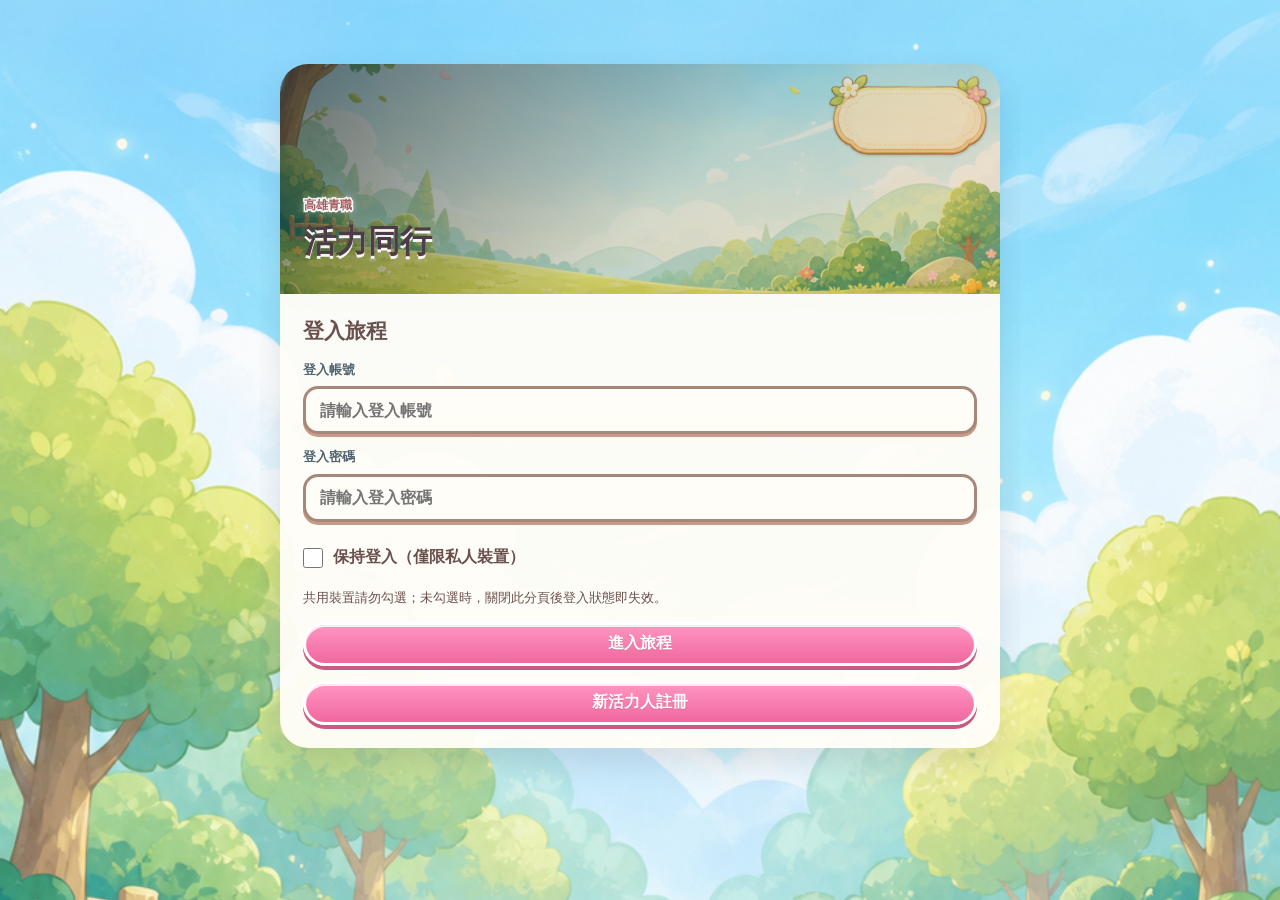
==== html/index.html @ f4054c91 "Open handbook from loaded dashboard data" ====
<!DOCTYPE html>
<html lang="zh-Hant">
<head>
<meta charset="UTF-8">
  <meta name="viewport" content="width=device-width, initial-scale=1, viewport-fit=cover">
  <link rel="icon" type="image/png" href="../UI/app-icon.png?v=20260813-stableasset1">
  <link rel="apple-touch-icon" href="../UI/app-icon.png?v=20260813-stableasset1">
  <link rel="manifest" href="manifest.webmanifest?v=20260813-stableasset1">
<meta name="apple-mobile-web-app-capable" content="yes">
  <meta name="mobile-web-app-capable" content="yes">
  <meta name="apple-mobile-web-app-status-bar-style" content="default">
  <meta name="apple-mobile-web-app-title" content="高雄青職｜活力同行">
  <meta name="application-name" content="高雄青職｜活力同行">
  <meta name="theme-color" content="#8fd3ff">
  <title>高雄青職｜活力同行</title>
  <link rel="stylesheet" href="style.css?v=20260909-migration-rc1">
  <link rel="stylesheet" href="login-webp-perf.css?v=20260909-migration-rc1">
</head>
<body>
  <div class="app-shell">
    <main class="main-panel">

      <!-- 登入 -->
      <section id="authView" class="auth-view">
        <div class="auth-hero">
          <div class="auth-hero-copy">
            <span class="eyebrow">高雄青職</span>
            <h1>活力同行</h1>
          </div>
        </div>

        <section class="auth-card">
          <h2>登入旅程</h2>

          <form id="loginForm" class="form-stack" autocomplete="off">
            <label class="field-label">
              登入帳號
              <input
                id="loginName"
                name="login-account-input"
                type="text"
                autocomplete="off"
                autocapitalize="none"
                spellcheck="false"
                readonly
                placeholder="請輸入登入帳號"
              >
            </label>

            <label class="field-label">
              登入密碼
              <input
                id="loginPassword"
                name="login-password-input"
                type="password"
                autocomplete="new-password"
                readonly
                placeholder="請輸入登入密碼"
              >
            </label>

            <label class="login-persistence-option">
              <input id="keepLoginCheckbox" type="checkbox">
              <span>保持登入（僅限私人裝置）</span>
            </label>
            <p class="login-device-note">共用裝置請勿勾選；未勾選時，關閉此分頁後登入狀態即失效。</p>

            <button class="primary-btn" type="submit">進入旅程</button>
          </form>

          <button id="openRegisterBtn" class="ghost-btn" type="button">
            新活力人註冊
          </button>

          <div id="authMessage" class="message-box hidden"></div>
        </section>
      </section>

      <!-- 首頁 -->
      <section id="homeView" class="view-screen hidden">
        <header class="app-topbar">
          <button id="homeAvatarBtn" class="top-avatar-btn" type="button" aria-label="開啟訊息中心">
            <img id="homeAvatarImg" class="top-avatar-img hidden" alt="活力人頭像">
            <span id="homeAvatarPlaceholder">?</span>
            <span id="homeMessageBadge" class="home-message-badge" aria-label="開啟訊息中心">
              <svg viewBox="0 0 24 24" aria-hidden="true">
                <circle cx="12" cy="12" r="10"></circle>
                <path d="M12 6.5v7"></path>
                <circle cx="12" cy="17.5" r="1"></circle>
              </svg>
            </span>
          </button>

          <div class="topbar-player">
            <strong id="homePlayerName">活力人</strong>
            <span id="homeGroupName"></span>
          </div>

          <div class="topbar-tools">
            <button id="refreshHomeBtn" class="top-tool-btn" type="button" aria-label="更新">
              <span>↻</span>
              <small>更新</small>
            </button>
            <button id="logoutBtn" class="top-tool-btn" type="button" aria-label="登出">
              <span>⇥</span>
              <small>登出</small>
            </button>
          </div>
        </header>

        <section class="home-hero-card">
          <div>
            <span class="hero-kicker">高雄青職</span>
            <h1>活力同行</h1>
            <p id="heroGreetingText"></p>
          </div>

          <div id="homeHeroAnnouncements" class="hero-announcements">
            <div class="hero-announcement-item">尚無公告</div>
          </div>

          <div class="hero-score-grid" aria-label="活力組積分">
            <section class="hero-score-card hero-contribution">
              <span>貢獻</span>
              <strong id="homeContributionText">0</strong>
              <small>點</small>
              <em id="homeContributionSyncText" class="score-sync-badge" hidden></em>
            </section>

            <section class="hero-score-card hero-group-score">
              <span>小組</span>
              <strong id="homeGroupScoreText">0</strong>
              <small>點</small>
              <em id="homeGroupSyncText" class="score-sync-badge" hidden></em>
            </section>
          </div>

        </section>

        <section class="home-player-panel">
          <div class="player-stat-card">
            <span>連續完成<br>今日任務</span>
            <strong id="homeStreakText">0 天</strong>
          </div>
          <div class="player-stat-card">
            <span>活力組<br>成員數</span>
            <strong id="homeMemberCountText">0</strong>
          </div>
          <button id="openChestCollectionBtn" class="player-stat-card treasure-stat-card" type="button" aria-label="開啟寶藏收藏">
            <span id="homeChestCountText" class="sr-only">已獲得 0 / 8</span>
            <span class="treasure-chest-hero" aria-hidden="true"></span>
          </button>
        </section>

        <section class="journey-map-card">
          <div class="journey-map-head">
            <div>
              <span class="section-kicker"></span>
              <h2 id="homeJourneyChapterText">信心</h2>
            </div>

            <button id="openGroupJourneyBtn" class="journey-more-btn" type="button">
              查看各組
            </button>
          </div>

          <div id="homeJourneyNodes" class="journey-node-track" aria-label="生命成長旅程">
            <button class="journey-node active" type="button" data-journey-node="faith">
              <span>1</span>
              <strong>信心</strong>
            </button>

            <button class="journey-node" type="button" data-journey-node="virtue">
              <span>2</span>
              <strong>美德</strong>
            </button>

            <button class="journey-node" type="button" data-journey-node="knowledge">
              <span>3</span>
              <strong>知識</strong>
            </button>

            <button class="journey-node" type="button" data-journey-node="selfControl">
              <span>4</span>
              <strong>節制</strong>
            </button>

            <button class="journey-node" type="button" data-journey-node="endurance">
              <span>5</span>
              <strong>忍耐</strong>
            </button>

            <button class="journey-node" type="button" data-journey-node="godliness">
              <span>6</span>
              <strong>敬虔</strong>
            </button>

            <button class="journey-node" type="button" data-journey-node="brotherlyAffection">
              <span>7</span>
              <strong>弟兄相愛</strong>
            </button>

            <button class="journey-node" type="button" data-journey-node="love">
              <span>8</span>
              <strong>愛</strong>
            </button>
          </div>

          <div class="journey-foot">
            <span id="homeJourneyNextText">距離美德篇章還有 20,000 點</span>
            <span id="homeJourneyProgressText">0%</span>
          </div>
        </section>

        <section class="home-section group-social-section hidden">
          <p id="homeCampMeta"></p>
          <div id="homeGroupPosts" class="camp-feed"></div>
          <div id="homeSocialMessage" class="result-box hidden"></div>
        </section>

        <section class="home-section task-section">
          <div class="section-heading">
            <div>
              <span class="section-kicker"></span>
              <h2>今日任務</h2>
            </div>
          </div>

          <div class="daily-quest-grid">
            <section class="quest-task-group group-task-group">
              <span class="quest-group-label">小組任務</span>

              <button id="homeMorningBtn" class="quest-card" type="button" data-practice="morning">
                <span class="quest-icon">晨</span>
                <strong>任務</strong>
                <small>—</small>
                <em id="homeMorningStatus">未完成</em>
              </button>
            </section>

            <section class="quest-task-group personal-task-group">
              <span class="quest-group-label">個人任務</span>

              <div class="personal-task-card-row">
                <button id="homeBibleBtn" class="quest-card" type="button" data-practice="bible">
                  <span class="quest-icon">讀</span>
                  <strong>任務</strong>
                  <small>—</small>
                  <em id="homeBibleStatus">未完成</em>
                </button>

                <button id="homePrayerPracticeBtn" class="quest-card" type="button" data-practice="prayer">
                  <span class="quest-icon">禱</span>
                  <strong>任務</strong>
                  <small>—</small>
                  <em id="homePrayerPracticeStatus">未完成</em>
                </button>

                <button id="homeBookBtn" class="quest-card" type="button" data-practice="book">
                  <span class="quest-icon">書</span>
                  <strong>任務</strong>
                  <small>—</small>
                  <em id="homeBookStatus">未完成</em>
                </button>
              </div>
            </section>
          </div>
        </section>

        <section class="home-section task-section weekly-task-section" id="homeWeeklyTaskSection">
          <div class="section-heading">
            <div>
              <span class="section-kicker"></span>
              <div class="weekly-task-title-row">
                <h2>本週任務</h2>
                <p id="homeWeeklyDateText">日期：讀取中...</p>
              </div>
            </div>
          </div>

          <div class="daily-quest-grid">
            <section class="quest-task-group group-task-group">
              <span class="quest-group-label">小組任務</span>

              <button id="homeOutreachVisitBtn" class="quest-card" type="button" data-weekly-task="outreachVisit">
                <span class="quest-icon">訪</span>
                <strong>任務</strong>
                <small>—</small>
                <em id="homeOutreachVisitStatus">未完成</em>
              </button>
            </section>

            <section class="quest-task-group personal-task-group">
              <span class="quest-group-label">個人任務</span>

              <div class="personal-task-card-row">
                <button id="homeWeeklySmallGroupBtn" class="quest-card" type="button" data-weekly-task="smallGroup">
                  <span class="quest-icon">小</span>
                  <strong>任務</strong>
                  <small>—</small>
                  <em id="homeWeeklySmallGroupStatus">未完成</em>
                </button>

                <button id="homeWeeklyPrayerMeetingBtn" class="quest-card" type="button" data-weekly-task="prayerMeeting">
                  <span class="quest-icon">禱</span>
                  <strong>任務</strong>
                  <small>—</small>
                  <em id="homeWeeklyPrayerMeetingStatus">未完成</em>
                </button>

                <button id="homeWeeklyLordDayBtn" class="quest-card" type="button" data-weekly-task="lordDayMeeting">
                  <span class="quest-icon">主</span>
                  <strong>任務</strong>
                  <small>—</small>
                  <em id="homeWeeklyLordDayStatus">未完成</em>
                </button>
              </div>
            </section>
          </div>
        </section>

        <section class="home-section gateway-section">
          <div class="section-heading">
            <div>
              <span class="section-kicker">旅程入口</span>
              <h2>今天的同行</h2>
              <p>個人足跡與同行紀錄。</p>
            </div>
          </div>

          <div class="gateway-grid">

            <button id="goMyBtn" class="gateway-card journey-gateway" type="button">
              <img src="data:image/svg+xml;charset=UTF-8,%3Csvg xmlns='http://www.w3.org/2000/svg' width='80' height='80'%3E%3C/svg%3E" data-managed-url="../UI/icon-growth.png" data-image-key="iconGrowth" alt="">
              <strong>我的足跡</strong>
              <span>貢獻與紀錄</span>
            </button>
          </div>
        </section>

        <div id="homeMessage" class="result-box hidden"></div>
      </section>
      <!-- 我的 -->
      <section id="myView" class="view-screen hidden">
        <header class="sub-header">
          <button class="back-view-btn" data-view="home" type="button">‹</button>

          <div>
            <h1>同行手冊</h1>
          </div>

          <button id="myRefreshBtn" class="header-action-btn" type="button">更新</button>
        </header>

        <section class="my-profile-card">
          <button id="myAvatarBtn" class="my-avatar-button" type="button">
            <img id="myAvatarImg" class="my-avatar-img hidden" alt="活力人頭像">
            <span id="myAvatarPlaceholder">?</span>
          </button>

          <div>
            <h2 id="myPlayerName">活力人</h2>
            <p id="myGroupName">未加入活力組</p>
            <button id="openAvatarBtn" class="mini-outline-btn" type="button">更換頭像</button>
          </div>
        </section>

        <section class="my-menu-list" aria-label="我的功能選單">
          <div class="my-menu-grid">
            <button id="openGrowthModalBtn" class="my-grid-btn" type="button">
              <span>同行<br>貢獻</span>
            </button>

            <button id="openVitalGroupsBtn" class="my-grid-btn" type="button">
              <span>活力組<br>管理</span>
            </button>

            <button id="openGroupPostModalBtn" class="my-grid-btn" type="button">
              <span>小組<br>公告</span>
            </button>

            <button id="openPracticeHistoryBtn" class="my-grid-btn" type="button">
              <span>操練<br>紀錄</span>
            </button>

            <button id="openAccountSettingsBtn" class="my-grid-btn" type="button">
              <span>帳號<br>設定</span>
            </button>

            <button id="openLogoutConfirmBtn" class="my-grid-btn" type="button">
              <span>登出</span>
            </button>
          </div>
        </section>

        <div id="myMessage" class="result-box hidden"></div>
      </section>
    </main>

    <nav id="bottomNav" class="bottom-nav hidden">
      <button id="navHomeBtn" type="button"><span>⌂</span>首頁</button>
      <button id="navMyBtn" type="button"><span>◎</span>我的</button>
    </nav>
  </div>

  <!-- 註冊 -->
  <div id="registerModal" class="modal-layer hidden" role="dialog" aria-modal="true">
    <div class="modal-card large-modal-card">
      <div class="modal-header">
        <button class="modal-close-btn" data-close-modal="registerModal" type="button">‹</button>
        <h2>新活力人註冊</h2>
        <span></span>
      </div>

      <form id="registerForm" class="form-stack">
        <label class="field-label">
          照顧區
          <select id="registerCareDistrict" required disabled>
            <option value="">讀取照顧區中...</option>
          </select>
        </label>

        <label class="field-label">
          大區
          <select id="registerCareArea" required disabled>
            <option value="">請先選擇照顧區</option>
          </select>
        </label>

        <label class="field-label">
          帳號
          <input id="registerLoginName" type="text" autocomplete="username" inputmode="latin" placeholder="3 至 32 碼英文字母或數字，不可重複" required>
        </label>

        <label class="field-label">
          密碼
          <input id="registerPassword" type="password" autocomplete="new-password" minlength="8" maxlength="64" placeholder="請設定 8 至 64 碼登入密碼" required>
        </label>

        <label class="field-label">
          確認密碼
          <input id="registerPasswordConfirm" type="password" autocomplete="new-password" minlength="8" maxlength="64" placeholder="請再次輸入登入密碼" required>
        </label>

        <label class="field-label">
          真實姓名
          <input id="registerName" type="text" autocomplete="name" placeholder="請填寫真實姓名" required>
        </label>

        <label class="field-label">
          出生年份（西元）
          <input id="registerBirthYear" type="number" inputmode="numeric" min="1900" step="1" placeholder="例如：1991" required>
        </label>

        <label class="field-label">
          頭像
          <select id="registerAvatarGender">
            <option value="male">弟兄</option>
            <option value="female">姊妹</option>
          </select>
        </label>

        <section class="avatar-picker-card">
          <img id="registerAvatarPreview" class="avatar-preview-img" alt="頭像預覽">

          <div>
            <strong id="registerAvatarInfo">尚未選擇</strong>
            <div class="avatar-step-row">
              <button id="registerPrevAvatarBtn" class="mini-outline-btn" type="button">上一個</button>
              <button id="registerRandomAvatarBtn" class="mini-outline-btn" type="button">隨機</button>
              <button id="registerNextAvatarBtn" class="mini-outline-btn" type="button">下一個</button>
            </div>
          </div>
        </section>

        <button class="primary-btn" type="submit">完成註冊</button>
      </form>

      <div id="registerMessage" class="result-box hidden"></div>
    </div>
  </div>

  <!-- 訊息中心 -->
  <div id="messageCenterModal" class="modal-layer hidden" role="dialog" aria-modal="true" aria-labelledby="messageCenterTitle">
    <div class="modal-card wide-modal-card message-center-card">
      <div class="modal-header">
        <button id="refreshMessageCenterBtn" class="mini-outline-btn" type="button">更新</button>
        <h2 id="messageCenterTitle">訊息中心</h2>
        <button class="modal-close-btn" data-close-modal="messageCenterModal" type="button" aria-label="關閉訊息中心">×</button>
      </div>

      <div class="message-center-tabs" role="tablist" aria-label="訊息類型">
        <button class="message-center-tab active" data-message-center-tab="ANNOUNCEMENT" type="button">系統公告</button>
        <button class="message-center-tab" data-message-center-tab="SPECIAL_TASK" type="button">特殊任務</button>
        <button class="message-center-tab" data-message-center-tab="REWARD_NOTIFICATION" type="button">任務獎勵</button>
      </div>

      <div id="messageCenterStatusMessage" class="result-box hidden"></div>
      <div id="messageCenterEmpty" class="empty-card hidden">目前沒有訊息</div>

      <div id="messageCenterLayout" class="message-center-layout">
        <label id="messageCenterSelectorRow" class="message-center-selector hidden">
          <span>選擇訊息</span>
          <select id="messageCenterSelector"></select>
        </label>

        <article id="messageCenterDetail" class="message-center-detail">
          <header class="message-center-detail-heading">
            <div class="message-center-detail-identity">
              <div id="messageCenterDetailIcon" class="message-center-detail-icon" aria-hidden="true"></div>
              <h3 id="messageCenterDetailTitle"></h3>
            </div>
            <span id="messageCenterDetailType" class="message-center-type-label"></span>
          </header>

          <div class="message-center-detail-copy">
            <section id="messageCenterRewardBox" class="message-center-reward-box hidden">
              <strong>獎勵內容</strong>
              <span id="messageCenterRewardText"></span>
            </section>
            <p id="messageCenterDetailContent" class="message-center-content"></p>
            <label id="messageCenterSuppressRow" class="message-center-suppress hidden">
              <input id="messageCenterSuppressToday" type="checkbox">
              <span>今日不再自動顯示</span>
            </label>
          </div>
        </article>
      </div>

    </div>
  </div>

  <div id="avatarModal" class="modal-layer hidden" role="dialog" aria-modal="true">
    <div class="modal-card">
      <div class="modal-header">
        <button class="modal-close-btn" data-close-modal="avatarModal" type="button">‹</button>
        <h2>更換頭像</h2>
        <span></span>
      </div>

      <label class="field-label">
        頭像類型
        <select id="avatarGenderSelect">
          <option value="male">弟兄</option>
          <option value="female">姊妹</option>
        </select>
      </label>

      <section class="avatar-picker-card">
        <img id="avatarModalPreview" class="avatar-preview-img" alt="頭像預覽">

        <div>
          <strong id="avatarModalInfo">尚未選擇</strong>
          <div class="avatar-step-row">
            <button id="avatarPrevBtn" class="mini-outline-btn" type="button">上一個</button>
            <button id="avatarRandomBtn" class="mini-outline-btn" type="button">隨機</button>
            <button id="avatarNextBtn" class="mini-outline-btn" type="button">下一個</button>
          </div>
        </div>
      </section>

      <button id="avatarSaveBtn" class="primary-btn" type="button">儲存頭像</button>
      <div id="avatarModalMessage" class="result-box hidden"></div>
    </div>
  </div>

  <div id="groupPostModal" class="modal-layer hidden" role="dialog" aria-modal="true">
    <div class="modal-card">
      <div class="modal-header">
        <button class="modal-close-btn" data-close-modal="groupPostModal" type="button">‹</button>
        <h2>小組公告</h2>
        <span></span>
      </div>

      <form id="homeGroupPostForm" class="form-stack">
        <label class="field-label">
          公告內容（15 個中文字以內）
          <input id="homeGroupPostInput" type="text" maxlength="15" placeholder="最多 15 個字">
        </label>
        <button id="homeGroupPostSubmitBtn" class="primary-btn" type="submit">發布公告</button>
        <button id="cancelGroupPostEditBtn" class="secondary-btn hidden" type="button">取消編輯</button>
      </form>

      <section class="management-section">
        <h4>我的小組公告</h4>
        <div id="myGroupPostList" class="modal-list">
          <div class="empty-card">尚未發布小組公告；每位組員最多 1 則。</div>
        </div>
      </section>

      <div id="groupPostMessage" class="result-box hidden"></div>
    </div>
  </div>

  <!-- 帳號設定 -->
  <div id="accountSettingsModal" class="modal-layer hidden" role="dialog" aria-modal="true">
    <div class="modal-card">
      <div class="modal-header">
        <button class="modal-close-btn" data-close-modal="accountSettingsModal" type="button">‹</button>
        <h2>帳號設定</h2>
        <span></span>
      </div>

      <form id="accountProfileForm" class="form-stack">
        <label class="field-label">
          顯示名稱
          <input id="accountDisplayName" type="text" maxlength="20" placeholder="請輸入顯示名稱">
        </label>
        <button class="primary-btn" type="submit">儲存顯示名稱</button>
      </form>

      <form id="changePasswordForm" class="form-stack management-section">
        <h4>修改登入密碼</h4>
        <label class="field-label">
          目前登入密碼
          <input id="currentPasswordCode" type="password" autocomplete="current-password">
        </label>
        <label class="field-label">
          新登入密碼
          <input id="newPasswordCode" type="password" minlength="8" maxlength="64" autocomplete="new-password" placeholder="8 至 64 碼">
        </label>
        <label class="field-label">
          確認新登入密碼
          <input id="confirmNewPasswordCode" type="password" minlength="8" maxlength="64" autocomplete="new-password">
        </label>
        <button class="ghost-btn" type="submit">更新登入密碼</button>
      </form>

      <div id="accountSettingsMessage" class="result-box hidden"></div>
    </div>
  </div>

  <!-- 活力組管理 -->
  <div id="vitalGroupsModal" class="modal-layer hidden" role="dialog" aria-modal="true">
    <div class="modal-card wide-modal-card">
      <div class="modal-header">
        <button class="modal-close-btn" data-close-modal="vitalGroupsModal" type="button">‹</button>
        <h2>活力組管理</h2>
        <span></span>
      </div>

      <section class="confirm-info-card">
        <strong>活力組</strong>
        <p>一人只能加入一個活力組。</p>
      </section>

      <div id="vitalGroupsList" class="modal-list">
        <div class="empty-card">讀取活力組中...</div>
      </div>

      <form id="createVitalGroupForm" class="form-stack management-section">
        <h4>建立活力組</h4>
        <label class="field-label">
          活力組名稱
          <input id="createVitalGroupName" type="text" maxlength="10" placeholder="請輸入 2～10 字">
        </label>
        <button class="primary-btn" type="submit">建立活力組</button>
      </form>

      <form id="joinVitalGroupForm" class="form-stack management-section">
        <h4>用邀請碼加入</h4>
        <label class="field-label">
          邀請碼
          <input id="joinVitalGroupCode" type="text" maxlength="16" placeholder="請輸入邀請碼">
        </label>
        <button class="ghost-btn" type="submit">加入活力組</button>
      </form>

      <div id="vitalGroupsMessage" class="result-box hidden"></div>
    </div>
  </div>

  <!-- 操練確認 -->
  <div id="practiceModal" class="modal-layer hidden" role="dialog" aria-modal="true">
    <div class="modal-card">
      <div class="modal-header">
        <button class="modal-close-btn" data-close-modal="practiceModal" type="button">‹</button>
        <h2>完成今日任務</h2>
        <span></span>
      </div>

      <section class="confirm-info-card">
        <strong id="practiceModalHeading">小組晨興</strong>
        <p id="practiceModalDescription"></p>
        <span id="practiceModalReward" class="reward-chip"></span>
      </section>

      <button id="practiceSubmitBtn" class="primary-btn" type="button">確認完成</button>
      <div id="practiceModalMessage" class="result-box hidden"></div>
    </div>
  </div>

  <!-- 本週任務確認 -->
  <div id="weeklyTaskModal" class="modal-layer hidden" role="dialog" aria-modal="true">
    <div class="modal-card">
      <div class="modal-header">
        <button class="modal-close-btn" data-close-modal="weeklyTaskModal" type="button">‹</button>
        <h2>完成本週任務</h2>
        <span></span>
      </div>

      <section class="confirm-info-card">
        <strong id="weeklyTaskModalHeading">外出探訪</strong>
        <p id="weeklyTaskModalDescription"></p>
        <span id="weeklyTaskModalReward" class="reward-chip"></span>
      </section>

      <button id="weeklyTaskSubmitBtn" class="primary-btn" type="button">確認完成</button>
      <div id="weeklyTaskModalMessage" class="result-box hidden"></div>
    </div>
  </div>
  <!-- 確認 -->
  <div id="confirmModal" class="modal-layer hidden" role="dialog" aria-modal="true">
    <div class="modal-card confirm-modal-card">
      <div class="modal-header">
        <button class="modal-close-btn" data-close-modal="confirmModal" type="button">‹</button>
        <h2 id="confirmModalTitle">確認操作</h2>
        <span></span>
      </div>

      <section class="confirm-info-card">
        <strong id="confirmModalHeading">確定要繼續嗎？</strong>
        <p id="confirmModalDescription"></p>
      </section>

      <div class="modal-action-stack">
        <button id="confirmModalSubmitBtn" class="primary-btn" type="button">確認</button>
        <button class="ghost-btn modal-close-btn" data-close-modal="confirmModal" type="button">取消</button>
      </div>
    </div>
  </div>

  <!-- 通用資料 -->
  <div id="infoModal" class="modal-layer hidden" role="dialog" aria-modal="true">
    <div class="modal-card wide-modal-card">
      <div class="modal-header">
        <button class="modal-close-btn" data-close-modal="infoModal" type="button">‹</button>
        <h2 id="infoModalTitle">詳細資料</h2>
        <span></span>
      </div>

      <div id="infoModalContent" class="info-modal-content"></div>
    </div>
  </div>



  <!-- 寶箱內容浮動視窗 -->
  <div
    id="chestDetailModal"
    class="modal-layer chest-detail-modal-layer hidden"
    role="dialog"
    aria-modal="true"
    aria-labelledby="chestDetailModalTitle"
  >
    <div class="modal-card chest-detail-modal-card">
      <div class="modal-header">
        <button
          class="modal-close-btn"
          data-close-modal="chestDetailModal"
          type="button"
          aria-label="關閉寶箱內容"
        >‹</button>
        <h2 id="chestDetailModalTitle">寶箱內容</h2>
        <span></span>
      </div>

      <section class="chest-detail-content">
        <div id="chestDetailModalVisual" class="chest-detail-visual">
          <img id="chestDetailModalImage" src="" alt="">
        </div>

        <div class="chest-detail-copy">
          <span id="chestDetailModalStatus" class="chest-detail-status">待取得</span>
          <h3 id="chestDetailModalName">寶箱名稱</h3>
          <p id="chestDetailModalText">尚無寶箱內容。</p>
        </div>
      </section>

      <button
        id="chestClaimRewardBtn"
        class="primary-btn chest-detail-close-btn"
        type="button"
      >領取獎勵</button>
    </div>
  </div>

  <!-- Loading -->
  <div id="loadingOverlay" class="loading-overlay hidden">
    <div class="loading-card">
      <div class="spinner"></div>
      <span id="loadingText">處理中...</span>
    </div>
  </div>

  <script src="runtime-settings.js?v=20260910-handbook-instant1"></script>
  <script src="server-client.js?v=20260909-migration-rc1"></script>
  <script src="script.js?v=20260910-handbook-instant1"></script>
</body>
</html>
---- html/style.css ----
html{
  min-height:100%;
    max-width:100%;
    overflow-x:hidden;
    background:#ece8df;
}

body[data-theme="fresh"]{
  --brand:#4f9f8b;
    --brand-deep:#2f7564;
    --green:#78a96f;
    --green-deep:#3f7a55;
    --gold:#d9b45a;
    --blue:#6ba7bb;
    --teal:#287f88;
    --rose:#d47a86;
}

body[data-theme="night"]{
  --ink:#25313c;
    --ink-soft:#627281;
    --paper:#fbfbf4;
    --paper-2:#eef1e9;
    --brand:#6f8ec7;
    --brand-deep:#365c9a;
    --green:#68a77f;
    --green-deep:#2f745a;
    --gold:#d1a94a;
    --blue:#5679b8;
    --teal:#2b8c9b;
    --rose:#bd6d84;
}

button{
  font:inherit;
  cursor:pointer;
}

button:disabled{
  cursor:not-allowed;
    opacity:.55;
}

body .hidden{
  display:none;
}

.main-panel{
  width:100%;
    max-width:760px;
    margin:0 auto;
    padding:0 10px 24px;
    overflow-x:hidden;
}

.view-screen{
  padding:12px 0 24px;
    animation:view-in .24s ease both;
}

@keyframes view-in{
  from{
    opacity:0;
        transform:translateY(8px);
  }

  to{
    opacity:1;
        transform:none;
  }
}

.section-kicker{
  display:block;
    color:var(--brand-deep);
    font-size:12px;
    font-weight:800;
    letter-spacing:0;
}

.eyebrow{
  display:block;
    color:var(--brand-deep);
    font-size:12px;
    font-weight:800;
    letter-spacing:0;
}

.primary-btn:active{
  transform:scale(.985);
}

.ghost-btn:active{
  transform:scale(.985);
}

.large-outline-btn:active{
  transform:scale(.985);
}

.gateway-card:active{
  transform:scale(.985);
}

.quest-card:active{
  transform:scale(.985);
}

.practice-row:active{
  transform:scale(.985);
}

.result-box{
  border-radius:14px;
    padding:11px 12px;
    margin-top:12px;
    background:#fff5f0;
    border:1px solid rgba(181,86,59,.2);
    color:#93503c;
    font-size:13px;
    line-height:1.55;
    white-space:pre-wrap;
}

.message-box{
  border-radius:14px;
    padding:11px 12px;
    margin-top:12px;
    background:#fff5f0;
    border:1px solid rgba(181,86,59,.2);
    color:#93503c;
    font-size:13px;
    line-height:1.55;
    white-space:pre-wrap;
}

.mini-result{
  border-radius:14px;
    padding:11px 12px;
    margin-top:12px;
    background:#fff5f0;
    border:1px solid rgba(181,86,59,.2);
    color:#93503c;
    font-size:13px;
    line-height:1.55;
    white-space:pre-wrap;
}

.message-box.success{
  background:#eef8ef;
    border-color:rgba(79,135,95,.22);
    color:#487c53;
}

.result-box.success{
  background:#eef8ef;
    border-color:rgba(79,135,95,.22);
    color:#487c53;
}

.reward-chip{
  display:inline-block;
    padding:7px 10px;
    border-radius:999px;
    background:#fff1d7;
    color:#aa7133;
    font-size:12px;
    font-weight:800;
}

.info-chip{
  display:inline-flex;
    align-items:center;
    gap:4px;
    border-radius:999px;
    background:#edf3f0;
    color:#567063;
    padding:4px 8px;
    font-size:11px;
    font-weight:700;
}

.auth-view{
  min-height:calc(100vh - 88px);
    display:flex;
    flex-direction:column;
    justify-content:center;
    gap:0;
    padding:26px 0;
}

.auth-hero{
  min-height:230px;
    border-radius:28px 28px 0 0;
    background:linear-gradient(90deg,rgba(26,48,55,.13),rgba(26,48,55,.03)),
        var(--asset-hero-mobile) center / cover no-repeat;
    display:flex;
    align-items:flex-end;
    padding:24px;
    box-shadow:var(--shadow);
}

.auth-hero-copy{
  color:#4d3b46;
    text-shadow:0 3px 0 rgba(255,255,255,.92);
}

.auth-hero h1{
  font-size:32px;
    margin:6px 0;
}

.auth-hero p{
  margin:0;
    font-size:14px;
    line-height:1.7;
}

.auth-card{
  border-radius:0 0 28px 28px;
    padding:23px;
    background:rgba(255,253,247,.96);
    box-shadow:var(--shadow);
}

.auth-card h2{
  margin:0 0 16px;
    font-size:21px;
}

.field-label{
  display:grid;
    gap:8px;
    width:100%;
    margin:0;
    padding:0;
    color:#536571;
    font-size:13px;
    font-weight:800;
    line-height:1.32;
}

.session-choice-row{
  display:flex;
  align-items:flex-start;
  gap:9px;
  color:var(--muted);
  font-size:13px;
  line-height:1.45;
  cursor:pointer;
}

.session-choice-row input{
  width:18px;
  height:18px;
  margin:1px 0 0;
  flex:0 0 auto;
  accent-color:var(--brand);
}

input{
  font:inherit;
  width:100%;
    border:1px solid rgba(97,115,120,.25);
    border-radius:13px;
    background:#fffefa;
    color:var(--ink);
    padding:12px 13px;
    outline:none;
    transition:border-color .15s ease,box-shadow .15s ease;
}

select{
  font:inherit;
  width:100%;
    border:1px solid rgba(97,115,120,.25);
    border-radius:13px;
    background:#fffefa;
    color:var(--ink);
    padding:12px 13px;
    outline:none;
    transition:border-color .15s ease,box-shadow .15s ease;
}

textarea{
  font:inherit;
  width:100%;
    border:1px solid rgba(97,115,120,.25);
    border-radius:13px;
    background:#fffefa;
    color:var(--ink);
    padding:12px 13px;
    outline:none;
    transition:border-color .15s ease,box-shadow .15s ease;
  resize:vertical;
    line-height:1.65;
}

input:focus{
  border-color:rgba(216,120,80,.72);
    box-shadow:0 0 0 3px rgba(216,120,80,.13);
}

textarea:focus{
  border-color:rgba(216,120,80,.72);
    box-shadow:0 0 0 3px rgba(216,120,80,.13);
}

select:focus{
  border-color:rgba(216,120,80,.72);
    box-shadow:0 0 0 3px rgba(216,120,80,.13);
}

.auth-card>.ghost-btn{
  margin-top:11px;
}

.auth-card>.text-btn{
  display:block;
    margin:4px auto 0;
}

.app-topbar{
  display:flex;
    align-items:center;
    gap:10px;
    min-height:58px;
}

.top-avatar-btn{
  position:relative;
    width:46px;
    height:46px;
    flex:0 0 46px;
    border:0;
    border-radius:50%;
    padding:0;
    overflow:visible;
    background:#e8d3bd;
    color:#8d604c;
    font-weight:900;
    display:grid;
    place-items:center;
}

.top-avatar-img{
  display:block;
    width:100%;
    height:100%;
    border-radius:50%;
    object-fit:cover;
}

.my-avatar-img{
  display:block;
    width:100%;
    height:100%;
    border-radius:50%;
    object-fit:cover;
}

.home-message-badge{
  position:absolute;
    right:-6px;
    bottom:-6px;
    z-index:3;
    width:22px;
    height:22px;
    display:grid;
    place-items:center;
    border:2px solid #fff;
    border-radius:50%;
    background:#d93d45;
    box-shadow:0 2px 6px rgba(86,32,36,.32);
    pointer-events:none;
}

.home-message-badge svg{
  width:16px;
    height:16px;
    fill:none;
    stroke:#fff;
    stroke-width:2.4;
    stroke-linecap:round;
}

.home-message-badge svg circle:first-child{
  fill:#d93d45;
    stroke:none;
}

.managed-image-loading{
  opacity:.72;
}

.managed-image-fallback{
  object-fit:contain;
    background:#fff6df;
}

.topbar-player{
  display:grid;
    gap:2px;
    min-width:0;
    flex:1;
}

.topbar-player strong{
  font-size:16px;
    white-space:nowrap;
    overflow:hidden;
    text-overflow:ellipsis;
}

.topbar-player span{
  font-size:12px;
    color:var(--ink-soft);
    white-space:nowrap;
    overflow:hidden;
    text-overflow:ellipsis;
}

.topbar-tools{
  display:flex;
    gap:6px;
}

.top-tool-btn{
  width:38px;
    height:38px;
    border:1px solid var(--line);
    border-radius:12px;
    background:rgba(255,255,255,.72);
    color:var(--ink);
    font-size:20px;
}

.sub-header>.back-view-btn{
  width:38px;
    height:38px;
    border:0;
    border-radius:12px;
    background:rgba(255,255,255,.75);
    color:var(--ink);
    font-size:28px;
    line-height:1;
}

.sub-header>div{
  flex:1;
    min-width:0;
}

.home-hero-card:before{
  content:"";
    position:absolute;
    inset:10px;
    border:1px solid rgba(255,255,255,.2);
    border-radius:6px;
    pointer-events:none;
}

.home-hero-card:after{
  content:"";
    position:absolute;
    right:-26px;
    bottom:-30px;
    width:132px;
    height:132px;
    border:1px solid rgba(245,228,184,.36);
    transform:rotate(18deg);
    pointer-events:none;
}

.home-hero-card>div{
  position:relative;
    z-index:1;
}

.hero-contribution span{
  display:block;
    font-size:10px;
    line-height:1.3;
}

.hero-contribution small{
  display:block;
    font-size:10px;
    line-height:1.3;
}

.hero-meter{
  height:8px;
    border-radius:999px;
    overflow:hidden;
  margin-top:9px;
    background:rgba(255,255,255,.22);
}

.hero-meter i{
  display:block;
    width:0;
    height:100%;
    border-radius:inherit;
    background:linear-gradient(90deg,#f5e4b8,var(--gold),#ffffff);
    transition:width .24s ease;
}

button.player-stat-card{
  font:inherit;
    color:inherit;
    text-align:left;
    cursor:pointer;
}

.sr-only{
  position:absolute;
    width:1px;
    height:1px;
    padding:0;
    margin:-1px;
    overflow:hidden;
    clip:rect(0,0,0,0);
    white-space:nowrap;
    border:0;
}

.treasure-stat-card{
  position:relative;
    display:grid;
    place-items:center;
    min-height:72px;
    padding:6px;
    border:2px solid rgba(120,92,156,.30);
    border-radius:22px;
    background:
      radial-gradient(circle at 18% 20%,rgba(255,255,255,.95),transparent 16%),
      radial-gradient(circle at 80% 22%,rgba(255,216,128,.48),transparent 20%),
      radial-gradient(circle at 50% 78%,rgba(138,224,232,.28),transparent 34%),
      linear-gradient(145deg,#f3ecff 0%,#e3f7ff 52%,#efe3ff 100%);
    box-shadow:
      inset 0 0 0 3px rgba(255,255,255,.58),
      0 4px 0 rgba(116,97,150,.18),
      var(--shadow-soft);
    overflow:hidden;
}

.treasure-stat-card:before{
  content:"";
    position:absolute;
    pointer-events:none;
  inset:0;
    background:
      radial-gradient(circle at 24% 28%,rgba(255,255,255,.92) 0 2px,transparent 3px),
      radial-gradient(circle at 76% 24%,rgba(255,247,196,.95) 0 2px,transparent 3px),
      radial-gradient(circle at 67% 72%,rgba(255,255,255,.82) 0 1.5px,transparent 2.5px),
      radial-gradient(circle at 34% 76%,rgba(177,240,255,.72) 0 2px,transparent 3px);
    opacity:.95;
}

.treasure-stat-card:after{
  content:"";
    position:absolute;
    pointer-events:none;
  width:92px;
    height:92px;
    right:-18px;
    bottom:-26px;
    border-radius:50%;
    background:radial-gradient(circle,rgba(163,118,255,.18) 0%,rgba(163,118,255,0) 72%);
}

.treasure-chest-hero{
  position:relative;
    z-index:1;
    display:block;
    width:40px;
    height:40px;
    background:var(--asset-chest-hero) center / contain no-repeat;
    filter:drop-shadow(0 6px 10px rgba(118,91,71,.22)) drop-shadow(0 0 10px rgba(255,210,110,.30));
    transform:translateY(1px) scale(1.02);
}

.player-stat-card span{
  display:block;
    color:var(--ink-soft);
    font-size:11px;
}

.player-stat-card strong{
  display:block;
    margin-top:4px;
    color:var(--brand-deep);
    font-size:18px;
}

.journey-map-card:before{
  content:"";
    position:absolute;
    left:15px;
    right:15px;
    bottom:62px;
    height:2px;
    background:linear-gradient(90deg,rgba(216,120,80,.14),rgba(47,143,138,.32),rgba(214,167,68,.2));
    pointer-events:none;
}

.journey-map-head p{
  margin:0;
    color:var(--ink-soft);
    font-size:12px;
}

.journey-node-track::-webkit-scrollbar{
  display:none;
}

.journey-node:after{
  content:"";
    position:absolute;
    width:12px;
    height:12px;
    border-top:2px solid rgba(106,130,116,.35);
    border-right:2px solid rgba(106,130,116,.35);
    right:-10px;
    top:27px;
    transform:rotate(45deg);
}

.journey-node:last-child:after{
  display:none;
}

.journey-node strong{
  font-size:11px;
    line-height:1.25;
    text-align:center;
}

.journey-node.passed{
  color:var(--green-deep);
    background:#f2fbf2;
}

.journey-node.passed span{
  background:#b8d8b9;
    color:#24573d;
}

.journey-node.current{
  color:var(--brand-deep);
    background:#fff5e9;
    box-shadow:inset 0 0 0 2px rgba(216,120,80,.45),0 7px 14px rgba(190,108,67,.16);
}

.journey-node.current span{
  background:var(--brand);
    color:white;
}

.journey-foot span:last-child{
  color:var(--brand-deep);
    font-weight:900;
    white-space:nowrap;
}

.camp-post-form{
  display:grid;
    grid-template-columns:1fr auto;
    gap:8px;
}

.camp-post-form input{
  min-height:42px;
}

.camp-post-form button{
  border:0;
    border-radius:8px;
    background:var(--brand);
    color:white;
    font-weight:900;
    padding:0 14px;
}

.camp-card strong{
  margin:0;
}

.camp-card small{
  display:block;
    margin-top:6px;
    color:var(--ink-soft);
    font-size:11px;
}

.small-camp-card p{
  margin-top:0;
}

.treasure-collection-shell{
  display:grid;
    gap:14px;
}

.treasure-loading-card{
  border:2px solid rgba(168,127,90,.24);
    border-radius:22px;
    background:linear-gradient(180deg,#fff8e8,#fff2d8);
    box-shadow:inset 0 0 0 3px rgba(255,255,255,.52);
    padding:18px 14px;
    text-align:center;
    color:#82604b;
    font-weight:900;
}

.treasure-summary-card{
  display:grid;
    grid-template-columns:auto 1fr;
    align-items:center;
    gap:12px;
    border:2px solid rgba(170,123,78,.28);
    border-radius:24px;
    background:
      radial-gradient(circle at 18% 20%,rgba(255,255,255,.92),transparent 18%),
      linear-gradient(135deg,#fff4dc 0%,#ffe8ba 100%);
    box-shadow:
      inset 0 0 0 3px rgba(255,250,236,.62),
      0 5px 0 rgba(148,104,70,.18);
    padding:14px;
}

.treasure-summary-text span{
  display:block;
    color:#977050;
    font-size:12px;
    font-weight:800;
}

.treasure-summary-text strong{
  display:block;
    margin-top:3px;
    color:#6c4a36;
    font-size:20px;
    font-weight:900;
}

.treasure-collection-grid{
  display:grid;
    grid-template-columns:repeat(2,minmax(0,1fr));
    gap:12px;
}

.treasure-collection-item.earned{
  background:
      radial-gradient(circle at 50% 22%,rgba(255,231,159,.56),transparent 28%),
      linear-gradient(180deg,#fff8df 0%,#ffe7b9 100%);
}

.treasure-collection-item.locked{
  filter:grayscale(.18) brightness(.92);
}

.treasure-collection-item.locked img{
  opacity:.45;
}

.treasure-collection-item img{
  width:62px;
    height:62px;
    object-fit:contain;
}

.treasure-collection-item span{
  font-size:13px;
    font-weight:900;
    line-height:1.35;
}

.treasure-collection-badge{
  position:absolute;
    top:8px;
    right:8px;
    padding:4px 8px;
    border-radius:999px;
    font-size:11px;
    font-weight:900;
    color:#7a5635;
    background:rgba(255,255,255,.78);
    box-shadow:0 1px 0 rgba(146,89,72,.16);
}

.treasure-collection-item.earned .treasure-collection-badge{
  color:#6f4b1d;
    background:rgba(255,242,188,.96);
}

.treasure-collection-detail{
  min-height:88px;
    border:2px solid rgba(168,128,95,.24);
    border-radius:20px;
    background:linear-gradient(180deg,#fffdf7,#fff5e6);
    box-shadow:inset 0 0 0 2px rgba(255,255,255,.62);
    padding:14px;
    color:#6f5141;
    line-height:1.55;
}

.treasure-collection-detail h3{
  margin:0;
    font-size:18px;
    color:#694b39;
}

.treasure-collection-detail small{
  display:block;
    margin-top:4px;
    color:#9a745a;
    font-size:12px;
    font-weight:900;
}

.treasure-collection-detail p{
  margin:8px 0 0;
    white-space:pre-line;
    font-weight:850;
}

.quest-progress-rail{
  height:8px;
    border-radius:999px;
    overflow:hidden;
  width:min(170px,100%);
    margin-top:8px;
    background:rgba(96,112,115,.16);
}

.quest-progress-rail i{
  display:block;
    width:0;
    height:100%;
    border-radius:inherit;
    transition:width .24s ease;
    background:linear-gradient(90deg,var(--teal),#79c7a8,var(--gold));
}

.quest-card:hover{
  box-shadow:var(--shadow);
}

.quest-card.done{
  background:linear-gradient(180deg,rgba(245,253,246,.98),rgba(237,248,240,.92)),
        var(--asset-game-panel) center / cover no-repeat,
        radial-gradient(circle at 100% 0,rgba(47,143,138,.18),transparent 42%);
    border-color:rgba(92,150,102,.42);
}

.quest-card.done:before{
  background:linear-gradient(90deg,var(--teal),#75bd82);
}

.quest-card.done .quest-icon{
  background:linear-gradient(135deg,#4d9e89,#78a87b);
    color:#fff;
}

.gateway-card:hover{
  box-shadow:var(--shadow);
}

.daily-gateway{
  background:linear-gradient(145deg,#fff4e8,#fffdf7);
}

.meeting-gateway{
  background:linear-gradient(145deg,#edf8ee,#fffdf7);
}

.journey-gateway{
  background:linear-gradient(145deg,#f9f1e2,#fffdf7);
}

.daily-main-copy{
  display:grid;
    gap:5px;
}

.daily-main-copy span{
  font-size:12px;
    color:#916855;
    font-weight:800;
}

.meeting-hero span{
  font-size:12px;
    color:#916855;
    font-weight:800;
}

.daily-main-copy strong{
  font-size:32px;
    line-height:1;
}

.meeting-hero strong{
  font-size:32px;
    line-height:1;
}

.daily-main-copy p{
  margin:0;
    color:#6e7473;
    font-size:13px;
    line-height:1.55;
}

.meeting-hero p{
  margin:0;
    color:#6e7473;
    font-size:13px;
    line-height:1.55;
}

.practice-row:last-child{
  border-bottom:0;
}

.main-practice-row{
  background:#fff5ea;
}

.practice-row.done .practice-row-icon{
  background:#b8d8b9;
    color:#285d43;
}

.practice-row-copy{
  min-width:0;
    display:grid;
    gap:4px;
    flex:1;
}

.practice-row-copy strong{
  font-size:16px;
}

.practice-row-copy small{
  font-size:11px;
    color:var(--ink-soft);
    line-height:1.4;
}

.modal-meta-text{
  color:var(--ink-soft);
    font-size:13px;
    margin:0 0 12px;
    line-height:1.5;
}

.modal-action-stack .ghost-btn{
  width:100%;
}

.management-section h4{
  margin:0 0 8px;
    font-size:14px;
}

.management-row{
  display:flex;
    align-items:flex-start;
    justify-content:space-between;
    gap:10px;
    padding:9px 0;
    border-bottom:1px solid rgba(100,117,120,.1);
    font-size:13px;
}

.management-row:last-child{
  border-bottom:0;
}

.vital-group-card>div:first-child{
  min-width:0;
}

.member-line{
  display:block;
    margin-top:8px;
    color:#617076;
    font-size:12px;
    line-height:1.45;
}

.danger-outline-btn{
  color:#9a3d3d;
    border-color:rgba(154,61,61,.3);
    background:#fff2f2;
}

.invite-code-chip{
  display:inline-flex;
    align-items:center;
    min-height:26px;
    border-radius:999px;
    background:#f4eadb;
    color:var(--brand-deep);
    padding:4px 9px;
    font-size:12px;
    font-weight:900;
}

.management-row strong{
  font-size:13px;
}

.management-row span{
  color:var(--ink-soft);
    font-size:11px;
    text-align:right;
}

.my-profile-card h2{
  margin:0 0 3px;
    font-size:22px;
}

.my-profile-card p{
  margin:0 0 8px;
    color:var(--ink-soft);
    font-size:13px;
}

.my-contribution-card span{
  display:block;
    color:#8c6756;
    font-size:12px;
    font-weight:800;
}

.my-journey-card span{
  display:block;
    color:#8c6756;
    font-size:12px;
    font-weight:800;
}

.my-contribution-card strong{
  font-size:39px;
    line-height:1.15;
    margin-top:6px;
}

.my-contribution-card small{
  font-weight:800;
    color:#9a705c;
}

.my-journey-card strong{
  display:block;
    font-size:27px;
    margin-top:6px;
    color:var(--green-deep);
}

.my-journey-card p{
  margin:4px 0 10px;
    color:#657570;
    font-size:13px;
}

.my-menu-list button{
  width:100%;
    min-height:69px;
    border:0;
    border-bottom:1px solid rgba(100,117,120,.1);
    background:transparent;
    padding:13px 15px;
    text-align:left;
    display:grid;
    gap:4px;
}

.my-menu-list button:last-child{
  border-bottom:0;
}

.my-menu-list span{
  font-size:16px;
    font-weight:800;
}

.my-menu-list small{
  font-size:12px;
    color:var(--ink-soft);
}

@keyframes modal-bg{
  from{
    opacity:0;
  }

  to{
    opacity:1;
  }
}

@keyframes modal-up{
  from{
    opacity:0;
        transform:translateY(18px);
  }

  to{
    opacity:1;
        transform:none;
  }
}

#practiceModal .confirm-info-card{
  margin-bottom:16px;
}

#weeklyTaskModal .confirm-info-card{
  margin-bottom:16px;
}

#practiceModal .field-label{
  margin-top:4px;
}

#weeklyTaskModal .field-label{
  margin-top:4px;
}

#messageCenterModal{
  padding:max(12px,env(safe-area-inset-top)) max(12px,env(safe-area-inset-right)) max(12px,env(safe-area-inset-bottom)) max(12px,env(safe-area-inset-left));
}

.message-center-card{
  width:min(760px,calc(100vw - 24px));
    max-height:min(900px,calc(100dvh - 24px));
    display:grid;
    grid-template-rows:auto auto minmax(0,1fr);
    overflow:hidden;
    margin:auto;
}

.message-center-tabs{
  display:flex;
    justify-content:center;
    gap:8px;
    padding:14px 16px 10px;
    overflow-x:auto;
    scrollbar-width:thin;
}

.message-center-tab{
  position:relative;
    min-height:42px;
    flex:0 0 auto;
    overflow:visible;
    border:3px solid rgba(104,82,72,.18);
    border-radius:999px;
    padding:0 16px;
    background:#fffaf0;
    color:#705759;
    font-size:15px;
    font-weight:900;
}

.message-center-tab.has-alert::after{
  content:"!";
    position:absolute;
    right:-5px;
    bottom:-6px;
    width:21px;
    height:21px;
    display:grid;
    place-items:center;
    border:3px solid #fffaf0;
    border-radius:50%;
    background:#dc3838;
    color:#fff;
    font-size:14px;
    line-height:1;
    font-weight:1000;
    box-shadow:0 2px 5px rgba(120,38,38,.28);
    pointer-events:none;
}

.message-center-tab.active{
  border-color:#2f7f64;
    background:#e5f6ed;
    color:#1d674f;
}

.message-center-layout{
  min-height:0;
    overflow:auto;
    display:grid;
    gap:12px;
    padding:10px 18px 18px;
}

.message-center-selector{
  display:grid;
    grid-template-columns:auto minmax(0,1fr);
    align-items:center;
    gap:10px;
    padding:10px 12px;
    border:2px solid rgba(104,82,72,.14);
    border-radius:14px;
    background:#fffaf0;
    color:#665957;
    font-size:13px;
    font-weight:900;
}

.message-center-selector select{
  width:100%;
    min-width:0;
    min-height:40px;
    border:2px solid rgba(104,82,72,.18);
    border-radius:10px;
    padding:0 10px;
    background:#fff;
    color:#554546;
    font:inherit;
}

.message-center-detail{
  min-height:0;
    border:3px solid rgba(104,82,72,.14);
    border-radius:24px;
    background:#fffdf8;
    padding:22px 26px 24px;
    display:grid;
    gap:18px;
    align-content:start;
}

.message-center-detail-heading{
  width:100%;
    display:grid;
    grid-template-columns:minmax(0,1fr) auto;
    align-items:center;
    gap:16px;
}

.message-center-detail-identity{
  min-width:0;
    display:flex;
    align-items:center;
    gap:16px;
}

.message-center-detail-icon{
  width:76px;
    height:76px;
    flex:0 0 76px;
    display:grid;
    place-items:center;
    border-radius:50%;
    background:#fff3da;
    color:#c36d2f;
}

.message-center-detail-icon svg{
  width:36px;
    height:36px;
    fill:none;
    stroke:currentColor;
    stroke-width:2.2;
    stroke-linecap:round;
    stroke-linejoin:round;
}

.message-center-detail-icon.is-completed{
  background:#e5f6ed;
    color:#23805d;
}

.message-center-detail-icon.is-reward{
  background:#e5f6ed;
    color:#23805d;
}

.message-center-detail-icon.has-image{
  border-radius:0;
    background:transparent;
    color:inherit;
}

.message-center-detail-icon.has-image img{
  width:100%;
    height:100%;
    object-fit:contain;
    display:block;
}

.message-center-detail-identity h3{
  min-width:0;
    margin:0;
    color:#4d3d40;
    font-size:28px;
    line-height:1.25;
    overflow-wrap:anywhere;
    text-align:left;
}

.message-center-type-label{
  width:max-content;
    max-width:100%;
    padding:8px 13px;
    border-radius:999px;
    background:#f3eee9;
    color:#735e59;
    font-size:15px;
    font-weight:900;
    text-align:center;
}

.message-center-detail-copy{
  width:100%;
    min-width:0;
    display:grid;
    justify-items:center;
    gap:16px;
    text-align:center;
}

.message-center-reward-box{
  width:100%;
    display:grid;
    justify-items:center;
    gap:8px;
    padding:18px 16px;
    border:3px solid #e4d8b6;
    border-radius:22px;
    background:#fff9df;
    text-align:center;
}

.message-center-reward-box strong{
  color:#735957;
    font-size:18px;
}

.message-center-reward-box span{
  color:#765c3f;
    font-size:22px;
    line-height:1.5;
}

.message-center-content{
  width:100%;
    margin:0;
    color:#554c49;
    font-size:20px;
    line-height:1.75;
    text-align:center;
    white-space:pre-wrap;
    overflow-wrap:anywhere;
}

.message-center-suppress{
  width:100%;
    min-height:70px;
    display:flex;
    align-items:center;
    justify-content:center;
    gap:14px;
    padding-top:18px;
    border-top:2px solid rgba(104,82,72,.14);
    color:#665957;
    font-size:19px;
    font-weight:900;
    text-align:center;
    cursor:pointer;
    -webkit-tap-highlight-color:transparent;
}

.message-center-suppress input{
  appearance:none;
    -webkit-appearance:none;
    width:30px;
    height:30px;
    flex:0 0 30px;
    margin:0;
    border:3px solid #7b6967;
    border-radius:8px;
    background:#fff;
    box-shadow:0 2px 0 rgba(96,74,70,.28),0 0 0 2px rgba(255,255,255,.85) inset;
    display:grid;
    place-content:center;
    cursor:pointer;
}

.message-center-suppress input::after{
  content:"";
    width:8px;
    height:15px;
    border-right:4px solid #fff;
    border-bottom:4px solid #fff;
    transform:rotate(45deg) scale(0);
    transform-origin:center;
    transition:transform .12s ease;
}

.message-center-suppress input:checked{
  border-color:#2f7f64;
    background:#2f7f64;
}

.message-center-suppress input:checked::after{
  transform:rotate(45deg) scale(1);
}

.message-center-suppress input:focus-visible{
  outline:3px solid rgba(47,127,100,.3);
    outline-offset:3px;
}

.message-center-suppress input:disabled{
  opacity:1;
    cursor:default;
}

#messageCenterEmpty{
  margin:12px 16px 16px;
}

@media(max-width:720px){
  #messageCenterModal{
    padding:max(10px,env(safe-area-inset-top)) max(10px,env(safe-area-inset-right)) max(10px,env(safe-area-inset-bottom)) max(10px,env(safe-area-inset-left));
  }

  .message-center-card{
    width:calc(100vw - 20px);
        max-height:calc(100dvh - 20px);
  }

  .message-center-tabs{
    justify-content:flex-start;
        padding:12px 12px 8px;
  }

  .message-center-tab{
    min-height:40px;
        padding:0 13px;
        font-size:14px;
  }

  .message-center-tab.has-alert::after{
    right:-6px;
        bottom:-7px;
        width:23px;
        height:23px;
        border-width:3px;
        font-size:15px;
  }

  .message-center-layout{
    padding:8px 12px 14px;
  }

  .message-center-selector{
    grid-template-columns:1fr;
        gap:6px;
  }

  .message-center-detail{
    padding:18px 16px 20px;
        gap:16px;
  }

  .message-center-detail-heading{
    gap:10px;
  }

  .message-center-detail-identity{
    gap:11px;
  }

  .message-center-detail-icon{
    width:58px;
        height:58px;
        flex-basis:58px;
  }

  .message-center-detail-identity h3{
    font-size:22px;
  }

  .message-center-type-label{
    padding:7px 10px;
        font-size:13px;
  }

  .message-center-reward-box{
    padding:15px 12px;
        border-radius:18px;
  }

  .message-center-reward-box strong{
    font-size:16px;
  }

  .message-center-reward-box span{
    font-size:18px;
  }

  .message-center-content{
    font-size:17px;
  }

  .message-center-suppress{
    min-height:62px;
        gap:11px;
        padding-top:15px;
        font-size:17px;
  }

  .message-center-suppress input{
    width:30px;
        height:30px;
        flex-basis:30px;
        border-width:3px;
  }
}

.avatar-picker-card>div{
  display:grid;
    gap:8px;
}

.avatar-preview-img{
  width:72px;
    height:72px;
    border-radius:50%;
    object-fit:cover;
    background:#e8d3bd;
}

.info-modal-content{
  display:grid;
    gap:14px;
}

.info-block{
  border-radius:17px;
    padding:14px;
    background:#f8f4ec;
}

.info-block h3{
  margin:0 0 9px;
    font-size:17px;
}

.footprint-dashboard{
  width:100%;
    min-width:0;
    display:grid;
    gap:16px;
    overflow-x:hidden;
}

.footprint-section{
  min-width:0;
    padding:14px;
    border-radius:18px;
    background:linear-gradient(145deg,#fffdf7,#f3f8f1);
    border:1px solid rgba(96,125,111,.14);
}

.footprint-heading{
  display:flex;
    align-items:center;
    justify-content:space-between;
    gap:10px;
    margin-bottom:12px;
}

.footprint-heading h3{
  margin:0;
    font-size:18px;
}

.footprint-heading span{
  color:var(--ink-soft);
    font-size:12px;
}

.footprint-stats{
  display:grid;
    grid-template-columns:repeat(4,minmax(0,1fr));
    gap:9px;
}

.footprint-stat{
  min-width:0;
    padding:10px 7px;
    border-radius:15px;
    background:#fff;
    text-align:center;
    display:grid;
    gap:2px;
}

.footprint-stat strong{
  color:var(--green-deep);
    font-size:21px;
}

.footprint-stat small{
  color:var(--ink-soft);
    font-size:11px;
}

.footprint-heatmap{
  min-width:0;
    display:grid;
    grid-template-columns:repeat(10,minmax(0,1fr));
    gap:6px;
}

.footprint-day{
  min-width:0;
    aspect-ratio:1;
    padding:4px 2px;
    border:0;
    border-radius:10px;
    background:#edf0ec;
    color:var(--ink);
    display:grid;
    place-content:center;
    gap:1px;
    cursor:pointer;
}

.footprint-day.level-1{
  background:#dff3df
}

.footprint-day.level-2{
  background:#bde5bd
}

.footprint-day.level-3{
  background:#86cf99
}

.footprint-day.level-4{
  background:#49ac78;color:#fff
}

.footprint-day span{
  font-weight:800
}

.footprint-day small{
  font-size:9px;line-height:1.15
}

.footprint-route{
  min-width:0;
    display:grid;
    gap:9px;
}

.footprint-week{
  min-width:0;
    display:grid;
    grid-template-columns:34px minmax(0,1fr);
    gap:10px;
    padding:11px;
    border-radius:15px;
    background:#f1f2ef;
}

.footprint-week.is-partial{
  background:#fff4d8
}

.footprint-week.is-high{
  background:#e0f4e5
}

.footprint-week-marker{
  width:32px;
    height:32px;
    border-radius:50%;
    display:grid;
    place-items:center;
    background:#fff;
    color:var(--green-deep);
    font-weight:900;
}

.footprint-week p{
  margin:4px 0;
    overflow-wrap:anywhere;
    line-height:1.5;
    font-size:12px;
}

.footprint-week small{
  color:var(--ink-soft)
}

.info-attribute-grid{
  display:grid;
    grid-template-columns:repeat(2,minmax(0,1fr));
    gap:9px;
}

.info-attribute-grid>div{
  border-radius:15px;
    padding:12px;
    background:#f4f8f3;
    display:grid;
    gap:4px;
}

.info-attribute-grid span{
  font-size:12px;
    color:#6a7973;
}

.info-attribute-grid strong{
  font-size:23px;
    color:var(--green-deep);
}

.history-entry{
  display:grid;
    gap:4px;
    padding:10px 0;
    border-bottom:1px solid rgba(100,117,120,.13);
    font-size:13px;
}

.history-entry:last-child{
  border-bottom:0;
}

.history-entry span{
  color:var(--ink-soft);
    line-height:1.5;
}

.loading-overlay{
  position:fixed;
    inset:0;
    z-index:200;
    display:grid;
    place-items:center;
    background:rgba(31,42,45,.35);
    backdrop-filter:blur(3px);
}

.loading-card{
  display:flex;
    align-items:center;
    gap:11px;
    border-radius:16px;
    padding:14px 17px;
    background:#fffdf7;
    box-shadow:var(--shadow);
    font-size:14px;
    font-weight:800;
}

.loading-card.is-error{
  flex-direction:column;
    align-items:stretch;
    max-width:min(86vw,360px);
    text-align:center;
}

.loading-actions{
  display:flex;
    flex-direction:column;
    gap:8px;
    width:100%;
}

.loading-action-btn{
  border:0;
    border-radius:999px;
    min-height:44px;
    padding:10px 16px;
    color:#fff;
    background:linear-gradient(180deg,var(--brand),var(--brand-deep));
    font-weight:900;
    box-shadow:0 3px 0 rgba(120,70,55,.24);
}

.loading-action-btn.is-secondary{
  color:var(--ink);
    background:#f6eee8;
    box-shadow:0 3px 0 rgba(120,70,55,.12);
}

.spinner{
  width:22px;
    height:22px;
    border:3px solid #ecd9cd;
    border-top-color:var(--brand);
    border-radius:50%;
    animation:spin .75s linear infinite;
}

@keyframes spin{
  to{
    transform:rotate(360deg);
  }
}

.home-hero-card{
  position:relative;
    margin-top:5px;
    border:1px solid rgba(255,255,255,.28);
    border-radius:8px;
    display:flex;
    justify-content:space-between;
    gap:12px;
    background:linear-gradient(135deg,rgba(20,35,43,.66),rgba(20,48,49,.16) 55%,rgba(216,120,80,.18)),
        var(--asset-hero-mobile) center / cover no-repeat;
    color:#fff;
    box-shadow:0 18px 34px rgba(24,38,42,.22);
    overflow:hidden;
    min-height:162px;
    padding:17px;
    align-items:flex-end;
}

.hero-kicker{
  display:block;
    letter-spacing:0;
    color:#fff4cf;
    font-size:20px;
    line-height:1.5;
    font-weight:1000;
    text-shadow:0 2px 10px rgba(0,0,0,.3);
}

.home-hero-card h1{
  margin:5px 0 2px;
    line-height:1.15;
    text-shadow:0 2px 12px rgba(0,0,0,.28);
    margin-top:3px;
    font-size:34px;
}

.home-hero-card p{
  margin:0;
    text-shadow:0 2px 12px rgba(0,0,0,.28);
    max-width:230px;
    font-size:12px;
    line-height:1.45;
    display:-webkit-box;
    -webkit-line-clamp:2;
    -webkit-box-orient:vertical;
    overflow:hidden;
}

.hero-contribution{
  border:1px solid rgba(245,228,184,.46);
    border-radius:8px;
    background:rgba(17,36,42,.58);
    text-align:center;
    backdrop-filter:blur(5px);
    box-shadow:inset 0 0 0 1px rgba(255,255,255,.08);
    width:94px;
    padding:9px 8px;
}

.hero-contribution strong{
  display:inline-block;
    line-height:1.15;
    margin-top:3px;
    font-size:31px;
}

.home-player-panel{
  display:grid;
    margin-top:12px;
    grid-template-columns:repeat(2,minmax(0,1fr));
    gap:8px;
    margin:10px 0 12px;
}

.player-stat-card{
  border:1px solid rgba(96,112,115,.16);
    border-radius:8px;
    background:rgba(255,253,247,.92);
    box-shadow:var(--shadow-soft);
    min-height:78px;
    padding:10px;
}

.camp-feed{
  display:grid;
    gap:7px;
    margin-top:8px;
}

.group-social-section .camp-feed{
  max-height:108px;
    overflow:hidden;
}

.camp-card{
  border:1px solid rgba(96,112,115,.16);
    border-radius:8px;
    background:#fffdf8;
    padding:9px 10px;
}

.camp-card p{
  margin:0;
  color:#53646c;
    margin-top:2px;
    font-size:12px;
    line-height:1.35;
    display:-webkit-box;
    -webkit-line-clamp:2;
    -webkit-box-orient:vertical;
    overflow:hidden;
}

.gateway-card span{
  font-size:12px;
    line-height:1.45;
    color:#68757b;
    display:none;
}

.theme-style-card{
  margin-top:12px;
    border:1px solid rgba(96,112,115,.12);
    border-radius:18px;
    padding:13px;
    display:grid;
    gap:10px;
    background:linear-gradient(135deg,#fffdf7,#eef7f3);
    box-shadow:var(--shadow-soft);
}

.theme-style-card span{
  display:block;
    color:var(--ink-soft);
    font-size:12px;
    font-weight:850;
}

.theme-style-card strong{
  font-size:17px;
}

.theme-style-row{
  display:grid;
    grid-template-columns:repeat(3,minmax(0,1fr));
    gap:7px;
}

.theme-style-row button{
  min-height:38px;
    border:1px solid rgba(96,112,115,.16);
    border-radius:10px;
    background:#fffdf7;
    color:var(--ink);
    font-size:12px;
    font-weight:900;
}

.theme-style-row button.active{
  color:#fff;
    border-color:transparent;
    background:linear-gradient(135deg,var(--brand),var(--teal));
}

body[data-theme="fresh"] .home-hero-card{
  background-image:linear-gradient(135deg,rgba(27,77,73,.6),rgba(77,159,139,.18) 56%,rgba(217,180,90,.2)),
        var(--asset-hero-mobile);
}

body[data-theme="fresh"] .auth-hero{
  background-image:linear-gradient(135deg,rgba(27,77,73,.6),rgba(77,159,139,.18) 56%,rgba(217,180,90,.2)),
        var(--asset-hero-mobile);
}

body[data-theme="night"] .home-hero-card{
  background-image:linear-gradient(135deg,rgba(23,31,55,.78),rgba(47,89,141,.34) 58%,rgba(209,169,74,.2)),
        var(--asset-hero-mobile);
}

body[data-theme="night"] .auth-hero{
  background-image:linear-gradient(135deg,rgba(23,31,55,.78),rgba(47,89,141,.34) 58%,rgba(209,169,74,.2)),
        var(--asset-hero-mobile);
}

.journey-map-card{
  position:relative;
    border:1px solid rgba(63,96,92,.24);
    border-radius:8px;
    background:linear-gradient(115deg,rgba(255,253,247,.95),rgba(247,250,241,.78) 55%,rgba(239,247,249,.72)),
        var(--asset-journey-mobile) center / cover no-repeat;
    box-shadow:var(--shadow-soft);
    overflow:hidden;
    margin-top:9px;
    padding:12px;
}

.journey-map-head{
  display:flex;
    justify-content:space-between;
    gap:12px;
    align-items:center;
}

.journey-map-head h2{
  margin:1px 0;
    font-size:24px;
}

.journey-node-track{
  display:flex;
    overflow-x:auto;
    scroll-snap-type:x mandatory;
    scrollbar-width:none;
    gap:7px;
    padding:8px 0 7px;
}

.journey-node{
  position:relative;
    flex:0 0 72px;
    border:0;
    border-radius:8px;
    background:rgba(255,255,255,.78);
    color:#7b8788;
    scroll-snap-align:start;
    display:grid;
    place-items:center;
    box-shadow:inset 0 0 0 1px rgba(107,124,116,.13);
    padding:10px 8px;
    flex-basis:78px;
    min-height:72px;
    gap:5px;
}

.journey-node span{
  display:grid;
    place-items:center;
    border-radius:8px;
    background:#e7ece7;
    font-size:12px;
    font-weight:900;
    width:31px;
    height:31px;
}

.journey-foot{
  display:flex;
    justify-content:space-between;
    gap:10px;
    color:#5f716e;
    line-height:1.5;
    align-items:center;
    font-size:12px;
}

.group-social-section{
  position:relative;
    border:1px solid rgba(255,255,255,.4);
    border-radius:8px;
    box-shadow:0 18px 34px rgba(24,38,42,.2);
    overflow:hidden;
    margin-top:8px;
    padding:12px;
    background:linear-gradient(180deg,rgba(245,251,242,.86),rgba(255,253,247,.98)),
        var(--asset-game-camp) center / cover no-repeat;
}

.group-social-section .section-heading{
  margin-top:42px;
    margin-bottom:8px;
    margin:0 0 8px;
}

.group-social-section .section-heading>div{
  display:grid;
    grid-template-columns:auto 1fr;
    column-gap:8px;
    align-items:baseline;
}

.group-social-section .section-kicker{
  text-shadow:0 1px 10px rgba(255,255,255,.78);
  grid-column:1 / -1;
}

.group-social-section .section-heading h2{
  text-shadow:0 1px 10px rgba(255,255,255,.78);
  white-space:nowrap;
}

.group-social-section .section-heading p{
  text-shadow:0 1px 10px rgba(255,255,255,.78);
  white-space:nowrap;
}

.task-section .section-heading{
  margin-top:10px;
    margin-bottom:6px;
}

.gateway-section .section-heading{
  margin-top:10px;
    margin-bottom:6px;
}

.daily-quest-grid{
  display:grid;
    grid-template-columns:1fr;
    gap:6px;
}

.quest-card{
  position:relative;
    border:1px solid rgba(96,112,115,.2);
    border-radius:8px;
    background:linear-gradient(180deg,rgba(255,255,255,.88),rgba(255,253,247,.82)),
        var(--asset-game-panel) center / cover no-repeat,
        radial-gradient(circle at 100% 0,rgba(214,167,68,.18),transparent 42%);
    text-align:left;
    display:grid;
    align-content:start;
    box-shadow:var(--shadow-soft);
    transition:transform .15s ease,box-shadow .15s ease;
    overflow:hidden;
    gap:4px;
    min-height:64px;
    grid-template-columns:34px 1fr auto;
    grid-template-rows:auto auto;
    align-items:center;
    column-gap:8px;
    row-gap:1px;
    padding:8px 10px;
}

.quest-card:before{
  content:"";
    position:absolute;
    top:0;
    left:0;
    background:linear-gradient(90deg,var(--brand),var(--gold));
    width:4px;
    height:auto;
    right:auto;
    bottom:0;
}

.quest-card strong{
  grid-column:2;
    font-size:15px;
    line-height:1.1;
    white-space:nowrap;
    overflow:hidden;
    text-overflow:ellipsis;
}

.quest-card small{
  color:var(--ink-soft);
    font-size:11px;
    line-height:1.35;
    -webkit-line-clamp:1;
    -webkit-box-orient:vertical;
    grid-column:2;
    white-space:nowrap;
    display:block;
    overflow:hidden;
    text-overflow:ellipsis;
}

.gateway-grid{
  display:grid;
    grid-template-columns:repeat(4,minmax(0,1fr));
    gap:6px;
}

.gateway-card{
  border:1px solid rgba(96,112,115,.13);
    border-radius:8px;
    display:grid;
    align-content:start;
    box-shadow:var(--shadow-soft);
    color:var(--ink);
    background:#fffdf7;
    transition:transform .15s ease,box-shadow .15s ease;
    justify-items:center;
    text-align:center;
    min-height:66px;
    padding:7px 4px;
    gap:2px;
}

.gateway-card img{
  object-fit:contain;
    margin-bottom:2px;
    margin:0;
    width:25px;
    height:25px;
}

.gateway-card strong{
  line-height:1.2;
    font-size:12px;
    white-space:nowrap;
}

#homeView:before{
  content:"";
    position:absolute;
    left:-8%;
    right:-8%;
    top:132px;
    height:126px;
    background:radial-gradient(circle at 15% 70%,#8fb878 0 38px,transparent 39px),
        radial-gradient(circle at 24% 60%,#9cc681 0 46px,transparent 47px),
        radial-gradient(circle at 73% 67%,#86ae72 0 42px,transparent 43px),
        radial-gradient(circle at 83% 57%,#9fc984 0 52px,transparent 53px),
        linear-gradient(180deg,transparent 0 62px,#a9c989 63px 70px,transparent 71px);
    opacity:.88;
    pointer-events:none;
}

#homeView .player-stat-card span{
  font-size:10px;
    line-height:1.1;
    white-space:nowrap;
    overflow:hidden;
    text-overflow:ellipsis;
}

#homeView .player-stat-card strong{
  margin:0;
    font-size:17px;
    line-height:1;
}

.game-stage-task:before{
  content:"★";
    position:absolute;
    left:11px;
    top:50%;
    transform:translateY(-50%);
    width:34px;
    height:34px;
    display:grid;
    place-items:center;
    border-radius:12px;
    background:#ffcd5c;
    color:#fff;
    text-shadow:0 2px 0 #b47b40;
}

.game-stage-task span{
  display:block;
    white-space:nowrap;
    overflow:hidden;
    text-overflow:ellipsis;
    line-height:1.18;
  font-size:10px;
    font-weight:950;
}

.game-stage-task strong{
  display:block;
    white-space:nowrap;
    overflow:hidden;
    text-overflow:ellipsis;
    line-height:1.18;
  font-size:13px;
}

#homeView .home-section:not(.group-social-section):not(.task-section){
  margin-top:9px;
    border:4px solid #fff7f2;
    border-radius:20px;
    background:linear-gradient(180deg,rgba(255,252,241,.96),rgba(244,224,204,.94));
    box-shadow:0 5px 0 #c39b82,0 8px 16px rgba(90,60,52,.14);
}

#homeView .section-link-btn{
  border:3px solid #fff7f2;
    border-radius:15px;
    color:#8b4f59;
    background:linear-gradient(180deg,#fff4b8,#ffbf65);
    box-shadow:0 4px 0 #c78357;
}

#homeView .daily-quest-grid::-webkit-scrollbar{
  display:none;
}

#homeView .quest-card em{
  grid-column:auto;
    grid-row:auto;
  margin-top:2px;
    padding:2px 8px;
    border-radius:999px;
    color:#fff;
    background:#bd6857;
}

#homeView .gateway-grid{
  display:flex;
    gap:10px;
    overflow-x:auto;
    padding:2px 2px 8px;
}

#homeView .gateway-grid::-webkit-scrollbar{
  display:none;
}

#homeView .gateway-card{
  flex:0 0 86px;
    min-height:86px;
    border:4px solid #fff7f2;
    border-radius:18px;
    background:linear-gradient(180deg,#fffdf7,#e7f5ee);
    box-shadow:0 5px 0 #9dbf9e;
}

#homeView .gateway-card img{
  width:38px;
    height:38px;
}

#homeView .gateway-card strong{
  color:#495b6a;
    font-size:13px;
}

#homeView .camp-card{
  border:3px solid #fff7f2;
    border-radius:16px;
    background:linear-gradient(180deg,#fffdf8,#f1dcc9);
    box-shadow:0 4px 0 #d0a27e;
}

#homeView .home-hero-card:after{
  content:"";
    position:absolute;
    left:50%;
    bottom:76px;
    width:88px;
    height:74px;
    border:0;
    border-radius:46% 46% 40% 40%;
    transform:translateX(-50%);
    background:radial-gradient(circle at 35% 42%,#303a42 0 4px,transparent 5px),
        radial-gradient(circle at 64% 42%,#303a42 0 4px,transparent 5px),
        radial-gradient(ellipse at 50% 58%,#f4a0aa 0 8px,transparent 9px),
        #fffdf6;
    box-shadow:-28px 24px 0 -18px #fffdf6,
        28px 24px 0 -18px #fffdf6,
        0 9px 0 rgba(84,96,68,.2);
    display:none;
}

#homeView .topbar-player span{
  white-space:nowrap;
    overflow:hidden;
    text-overflow:ellipsis;
    line-height:1.1;
    display:none;
}

#homeView .topbar-tools{
  display:flex;
    gap:8px;
}

#homeView .top-tool-btn span{
  display:block;
    line-height:1;
}

#homeView .top-tool-btn small{
  display:block;
    line-height:1;
  color:#7a625a;
    font-size:10px;
    font-weight:950;
}

#homeView .gateway-section{
  display:none;
}

#homeView .home-hero-card>div:nth-of-type(1){
  width:auto;
    max-width:100%;
}

#homeView .home-hero-card p{
  max-width:210px;
    color:#5b6f74;
    font-weight:800;
    text-shadow:0 1px 0 #fff;
  display:none;
}

.game-stage-label{
  position:absolute;
    top:8px;
    left:50%;
    transform:translateX(-50%);
    min-width:150px;
    padding:5px 15px;
    border:3px solid #fff7f2;
    border-radius:999px;
    background:linear-gradient(180deg,#fff9ef,#f1d8bd);
    color:#8b5b55;
    text-align:center;
    font-weight:950;
    font-size:13px;
    box-shadow:0 4px 0 #c69d82;
    z-index:3;
  display:none;
}

.game-stage-task{
  position:absolute;
    left:16px;
    right:16px;
    bottom:12px;
    min-height:44px;
    padding:7px 12px 7px 58px;
    border:4px solid #fff7f2;
    border-radius:18px;
    background:linear-gradient(180deg,#fffaf0,#f0dcc7);
    color:#7b5651;
    box-shadow:0 5px 0 #b98f78;
    z-index:3;
  display:none;
}

#homeView .home-section .section-kicker:empty{
  display:none;
}

#homeView .home-section .section-heading p:empty{
  display:none;
}

#homeView .quest-card.done:before{
  background:linear-gradient(90deg,#2f9a77,#8ed269);
}

#homeView .quest-card.done em{
  color:#fff;
    background:#2f9a77;
}

#homeView .quest-card:not(.done) em{
  color:#fff;
    background:#bd6857;
}

#homeView:after{
  content:"";
    position:absolute;
    left:-12%;
    right:-12%;
    background:radial-gradient(circle at 12% 92%,#7db274 0 58px,transparent 60px),
        radial-gradient(circle at 44% 88%,#87bd78 0 64px,transparent 66px),
        radial-gradient(circle at 78% 96%,#7ab071 0 62px,transparent 64px);
    pointer-events:none;
    height:46px;
    bottom:70px;
    opacity:.32;
}

#homeView .empty-card{
  border:3px solid #fff7f2;
    border-radius:16px;
    background:linear-gradient(180deg,#fffdf8,#f1dcc9);
    box-shadow:0 4px 0 #d0a27e;
  min-height:44px;
    padding:10px 12px;
}

.compact-filter-bar::-webkit-scrollbar{
  display:none;
}

.compact-filter-bar .field-label{
  flex:0 0 132px;
    margin:0;
    font-size:11px;
    font-weight:900;
}

.journey-board-intro{
  display:flex;
    gap:7px;
    overflow-x:auto;
    padding:4px 2px 10px;
}

.journey-board-intro::-webkit-scrollbar{
  display:none;
}

.journey-board-intro span{
  flex:0 0 auto;
    min-width:64px;
    padding:8px 10px;
    border:3px solid #fff7f2;
    border-radius:14px;
    color:#7d5550;
    background:linear-gradient(180deg,#fff5c3,#f5bd72);
    box-shadow:0 4px 0 #c78357;
    font-weight:950;
    text-align:center;
}

.journey-party-card{
  display:grid;
    grid-template-columns:70px 1fr auto;
    align-items:center;
    gap:9px;
    margin-top:9px;
    padding:10px;
    border:4px solid #fff7f2;
    border-radius:18px;
    background:linear-gradient(180deg,#fffdf8,#e8f5e8);
    box-shadow:0 5px 0 #9dbf9e;
}

.journey-party-rank{
  display:grid;
    place-items:center;
    min-height:52px;
    border-radius:15px;
    color:#fff;
    background:linear-gradient(180deg,#51b999,#2f8f7e);
    font-weight:950;
}

.journey-party-main{
  min-width:0;
    display:grid;
    gap:5px;
}

.journey-party-main strong{
  white-space:nowrap;
    overflow:hidden;
    text-overflow:ellipsis;
}

.journey-party-main span{
  white-space:nowrap;
    overflow:hidden;
    text-overflow:ellipsis;
}

.journey-party-meter{
  height:9px;
    border-radius:999px;
    background:#e6ded0;
    overflow:hidden;
}

.journey-party-meter i{
  display:block;
    height:100%;
    border-radius:inherit;
    background:linear-gradient(90deg,#48bfa4,#ffd35c);
}

.journey-party-card em{
  color:#2f8f7e;
    font-style:normal;
    font-weight:950;
}

.section-heading{
  display:flex;
    justify-content:space-between;
    gap:12px;
    margin:12px 2px 7px;
    align-items:center;
    margin-bottom:9px;
}

.section-heading p{
  margin:0;
    color:var(--ink-soft);
    font-size:12px;
    line-height:1.25;
}

.section-heading .section-kicker{
  margin:0;
    color:var(--ink-soft);
    font-size:12px;
    line-height:1.25;
}

.text-btn{
  border:0;
    background:transparent;
    padding:8px 2px;
    white-space:nowrap;
    color:#2f8f7e;
    font-weight:900;
}

#homeView .hero-contribution span{
  font-size:9px;
    line-height:1.15;
    white-space:nowrap;
}

#homeView .hero-contribution small{
  font-size:9px;
    line-height:1.15;
    white-space:nowrap;
}

#homeView .hero-meter{
  height:7px;
    margin-top:4px;
    background:#f5e4cc;
}

#homeView .journey-map-head{
  align-items:center;
}

#homeView .journey-map-head h2{
  font-size:32px;
    line-height:1;
}

#homeView .task-section{
  margin-top:9px;
    border:4px solid #fff7f2;
    border-radius:20px;
    background:linear-gradient(180deg,rgba(255,252,241,.96),rgba(244,224,204,.94));
    box-shadow:0 5px 0 #c39b82,0 8px 16px rgba(90,60,52,.14);
  padding:12px;
}

#homeView .quest-icon{
  grid-row:auto;
    width:32px;
    height:32px;
    border:3px solid #fff7f2;
    background:#ffe1b9;
    color:#9b5d55;
    border-radius:13px;
}













#myView .my-profile-card{
  min-height:122px;
    padding:17px;
}

#myView .my-avatar-button{
  border:5px solid #fff8ed;
    box-shadow:0 5px 0 #bd9279;
}

#myView .my-contribution-card{
  min-height:116px;
    padding:17px;
    background:radial-gradient(circle at 88% 20%,rgba(146,211,205,.26) 0 32px,transparent 33px),
        linear-gradient(180deg,#fffdf8,#f1dcc9);
}

#myView .my-journey-card{
  min-height:116px;
    padding:17px;
    background:radial-gradient(circle at 88% 20%,rgba(146,211,205,.26) 0 32px,transparent 33px),
        linear-gradient(180deg,#fffdf8,#f1dcc9);
}

#myView .my-contribution-card strong{
  color:#2e5f78;
    font-size:44px;
    line-height:1;
}

#myView .my-journey-card strong{
  color:#2f8f7e;
    font-size:34px;
    line-height:1;
}

.compact-filter-bar{
  display:flex;
    gap:7px;
    overflow-x:auto;
    padding:3px 0 9px;
    margin-bottom:6px;
    align-items:end;
    padding-bottom:10px;
}

.bottom-nav button{
  border:0;
    background:transparent;
    display:grid;
    place-items:center;
    gap:1px;
    font-size:11px;
    min-height:54px;
    border-radius:18px;
    color:#647583;
    font-weight:800;
}

.bottom-nav button span{
  line-height:1;
    font-size:20px;
}

@media (min-width:760px){
  body{
    background:var(--asset-bg-desktop) center top / cover fixed no-repeat;
  }

  .main-panel{
    padding-left:20px;
        padding-right:20px;
  }

  .home-hero-card{
    background-image:linear-gradient(135deg,rgba(20,35,43,.66),rgba(20,48,49,.16) 55%,rgba(216,120,80,.18)),
            var(--asset-hero-desktop);
  }

  .auth-hero{
    background-image:linear-gradient(135deg,rgba(20,35,43,.66),rgba(20,48,49,.16) 55%,rgba(216,120,80,.18)),
            var(--asset-hero-desktop);
  }

  .journey-map-card{
    background-image:linear-gradient(115deg,rgba(255,253,247,.95),rgba(247,250,241,.78) 55%,rgba(239,247,249,.72)),
            var(--asset-journey-desktop);
  }

  .daily-quest-grid{
    grid-template-columns:repeat(4,minmax(0,1fr));
  }

  .quest-card{
    min-height:176px;
  }

  .gateway-grid{
    grid-template-columns:repeat(4,minmax(0,1fr));
  }

  .bottom-nav{
    border-radius:20px 20px 0 0;
  }
}

:root{
  --ink:#283743;
    --ink-soft:#647583;
    --paper:#fffdf7;
    --paper-2:#f4f0e6;
    --line:rgba(83,100,105,.18);
    --brand:#d87850;
    --brand-deep:#a9553d;
    --green:#6c9875;
    --green-deep:#3e7052;
    --gold:#d6a744;
    --blue:#6f9eb4;
    --teal:#2f8f8a;
    --rose:#c96d75;
    --shadow:0 14px 32px rgba(44,56,60,.13);
    --shadow-soft:0 7px 18px rgba(44,56,60,.09);
    --radius:22px;
    --radius-small:15px;
    --asset-bg-mobile:url("../UI/app-bg-cute-v4.png?v=20260813-stableasset1");
    --asset-bg-desktop:url("../UI/app-bg-cute-v4.png?v=20260813-stableasset1");
    --asset-hero-mobile:url("../UI/hero-journey-cute-v4.png?v=20260813-stableasset1");
    --asset-hero-desktop:url("../UI/hero-journey-cute-v4.png?v=20260813-stableasset1");
    --asset-journey-mobile:url("../UI/journey-map-cute-v4.png?v=20260813-stableasset1");
    --asset-journey-desktop:url("../UI/journey-map-cute-v4.png?v=20260813-stableasset1");
    --asset-game-camp:url("../UI/board-panel-cute-v4.png?v=20260813-stableasset1");
    --asset-game-panel:url("../UI/quest-panel-cute-v4.png?v=20260813-stableasset1");
    --asset-chest-hero:url("../Chest_Assets/Chest_01.png?v=20260813-stableasset1");
    --cute-ink:#6b514d;
    --cute-line:#a8877b;
    --cute-panel:#fff9ef;
    --cute-panel-2:#ffe9d5;
    --cute-green:#9bdc86;
    --cute-green-deep:#61a96e;
    --cute-pink:#ff7fb0;
    --cute-pink-deep:#c75b83;
    --cute-yellow:#ffe77f;
    --cute-blue:#cdefff;
    --cute-shadow:#c79b88;
}

.sub-header h1{
  margin:1px 0 0;
    line-height:1.2;
    color:#4d3b44;
    font-size:27px;
    font-weight:950;
    text-shadow:0 2px 0 #fff;
}

.sub-header span{
  display:block;
    font-size:12px;
    color:#8f746a;
    font-weight:800;
}

.back-view-btn{
  border:3px solid var(--cute-line);
    border-radius:17px;
    background:linear-gradient(180deg,#fffef8,#f6e6d5);
    box-shadow:0 4px 0 var(--cute-shadow);
    color:#6d5651;
    font-weight:950;
}

.modal-close-btn{
  width:38px;
    height:38px;
    font-size:28px;
    line-height:1;
  border:3px solid var(--cute-line);
    border-radius:17px;
    background:linear-gradient(180deg,#fffef8,#f6e6d5);
    box-shadow:0 4px 0 var(--cute-shadow);
    color:#6d5651;
    font-weight:950;
}

.section-heading h2{
  margin:1px 0;
    line-height:1.05;
    color:#4b3b46;
    font-size:26px;
    font-weight:950;
    text-shadow:0 2px 0 #fff;
}

.section-heading h3{
  margin:1px 0;
    line-height:1.05;
    color:#4b3b46;
    font-size:26px;
    font-weight:950;
    text-shadow:0 2px 0 #fff;
}

.section-heading h2::after{
  content:"";
    display:block;
    width:44px;
    height:6px;
    margin-top:5px;
    border-radius:999px;
    background:linear-gradient(90deg,var(--cute-pink),var(--cute-yellow));
}

.section-heading h3::after{
  content:"";
    display:block;
    width:44px;
    height:6px;
    margin-top:5px;
    border-radius:999px;
    background:linear-gradient(90deg,var(--cute-pink),var(--cute-yellow));
}

#homeView .camp-compose-btn{
  min-height:48px;
    border:3px solid #fff;
    border-radius:999px;
    color:#fff;
    background:linear-gradient(180deg,#ff95c1,#f0689e);
    box-shadow:0 4px 0 var(--cute-pink-deep),
        0 2px 0 rgba(255,255,255,.82) inset;
    font-weight:950;
    text-shadow:0 1px 0 rgba(125,65,82,.22);
}

#homeView .app-topbar{
  position:relative;
    z-index:1;
  display:grid;
    margin:0 0 7px;
    padding:0;
    background:transparent;
    box-shadow:none;
    gap:8px;
    grid-template-columns:46px minmax(0,1fr) auto;
}

#homeView .top-avatar-btn{
  width:42px;
    height:42px;
  border:3px solid var(--cute-line);
    background:#fff9ef;
    box-shadow:0 4px 0 var(--cute-shadow);
}

.my-avatar-button{
  border-radius:50%;
    padding:0;
    overflow:hidden;
    color:#8d604c;
    font-weight:900;
    display:grid;
    place-items:center;
    width:76px;
    height:76px;
    flex:0 0 76px;
    font-size:28px;
  border:3px solid var(--cute-line);
    background:#fff9ef;
    box-shadow:0 4px 0 var(--cute-shadow);
}

#homeView .topbar-player{
  min-width:0;
    height:auto;
    align-content:center;
    min-height:48px;
    border-radius:18px;
    padding:7px 14px;
  border:3px solid var(--cute-line);
    background:linear-gradient(180deg,#fff8df,#f7daba);
    box-shadow:0 4px 0 var(--cute-shadow);
}

#homeView .top-tool-btn{
  display:grid;
    place-items:center;
    gap:0;
    font-size:16px;
    line-height:1;
    width:46px;
    height:46px;
    border-radius:17px;
  border:3px solid var(--cute-line);
    background:linear-gradient(180deg,#fff8df,#f7daba);
    box-shadow:0 4px 0 var(--cute-shadow);
}

#homeView .topbar-player strong{
  white-space:nowrap;
    overflow:hidden;
    text-overflow:ellipsis;
    line-height:1.25;
    font-size:17px;
    color:#5b4445;
    font-weight:950;
}

#homeView .player-stat-card{
  padding:6px 8px;
    display:grid;
    grid-template-columns:1fr auto;
    align-items:center;
    column-gap:4px;
    min-height:52px;
    border:3px solid var(--cute-line);
    border-radius:16px;
    background:linear-gradient(180deg,#fff9df,#ffe4ca);
    box-shadow:0 4px 0 var(--cute-shadow),0 2px 0 #fff inset;
}

#homeView .journey-node.current{
  border-color:#ffd76c;
    background:radial-gradient(circle at 86% 20%,rgba(205,239,255,.8) 0 20px,transparent 21px),
        linear-gradient(180deg,#fff7a8,#ffc66f);
    box-shadow:0 4px 0 #d49c55,0 2px 0 #fff inset;
}

#homeView .journey-node.active{
  border-color:#ffd76c;
    background:radial-gradient(circle at 86% 20%,rgba(205,239,255,.8) 0 20px,transparent 21px),
        linear-gradient(180deg,#fff7a8,#ffc66f);
    box-shadow:0 4px 0 #d49c55,0 2px 0 #fff inset;
}

#homeView .quest-card:before{
  width:auto;
    right:0;
    bottom:auto;
    border-radius:12px 12px 0 0;
  height:7px;
    background:linear-gradient(90deg,var(--cute-green),var(--cute-yellow),var(--cute-pink));
}

.quest-icon{
  display:grid;
    place-items:center;
    font-weight:900;
    box-shadow:inset 0 0 0 1px rgba(169,85,61,.16);
    border-radius:9px;
    font-size:14px;
    grid-row:1 / 3;
    width:31px;
    height:31px;
  border:2px solid #efc9b3;
    color:#9b5a62;
    background:linear-gradient(180deg,#fff3dc,#ffd9be);
}

.practice-row-icon{
  display:grid;
    place-items:center;
    flex:0 0 39px;
    width:39px;
    height:39px;
    font-size:15px;
    font-weight:900;
    border-radius:15px;
    box-shadow:0 3px 0 #d0b098;
  border:2px solid #efc9b3;
    color:#9b5a62;
    background:linear-gradient(180deg,#fff3dc,#ffd9be);
}

.quest-card em{
  margin-top:auto;
    font-size:12px;
    font-style:normal;
    font-weight:900;
    display:inline-flex;
    align-items:center;
    grid-column:3;
    grid-row:1 / 3;
    margin:0;
    min-height:0;
    white-space:nowrap;
  border-radius:999px;
    color:#fff;
    background:linear-gradient(180deg,#bf7d75,#9f5a62);
    box-shadow:0 2px 0 #7e4650;
}

.practice-row em{
  font-style:normal;
    font-size:12px;
    font-weight:900;
    white-space:nowrap;
    padding:5px 8px;
  border-radius:999px;
    color:#fff;
    background:linear-gradient(180deg,#bf7d75,#9f5a62);
    box-shadow:0 2px 0 #7e4650;
}

.quest-card.done em{
  color:var(--green-deep);
  background:linear-gradient(180deg,#75c989,#439d64);
    box-shadow:0 2px 0 #2d7651;
}

.practice-row.done em{
  color:var(--green-deep);
  background:linear-gradient(180deg,#75c989,#439d64);
    box-shadow:0 2px 0 #2d7651;
}

.modal-layer{
  position:fixed;
    inset:0;
    z-index:100;
    display:flex;
    align-items:center;
    justify-content:center;
    animation:modal-bg .18s ease both;
    padding:max(10px,env(safe-area-inset-top)) max(10px,env(safe-area-inset-right)) max(10px,env(safe-area-inset-bottom)) max(10px,env(safe-area-inset-left));
    background:rgba(63,57,49,.54);
    backdrop-filter:blur(5px);
}

.bottom-nav{
  position:fixed;
    bottom:0;
    z-index:20;
    transform:translateX(-50%);
    display:grid;
    grid-template-columns:repeat(2,minmax(0,1fr));
    gap:10px;
    backdrop-filter:blur(12px);
    left:50%;
    width:min(calc(100vw - 12px),760px);
    padding:9px 12px calc(9px + env(safe-area-inset-bottom));
    border:3px solid var(--cute-line);
    border-bottom:0;
    border-radius:24px 24px 0 0;
    background:rgba(255,253,248,.98);
    box-shadow:0 -5px 0 rgba(199,155,136,.55),0 -12px 22px rgba(70,54,48,.14);
}

.bottom-nav button{
  min-height:64px;
    border:2px solid rgba(184,151,140,.44);
    border-radius:20px;
    background:linear-gradient(180deg,rgba(255,255,255,.96),rgba(250,247,239,.96));
    color:#596b76;
    font-size:14px;
    font-weight:900;
    line-height:1.15;
    letter-spacing:.04em;
    gap:4px;
    box-shadow:0 3px 0 rgba(187,151,139,.20),0 5px 12px rgba(70,54,48,.08);
    transition:transform .16s ease,box-shadow .16s ease,background .16s ease,border-color .16s ease,color .16s ease;
}

.bottom-nav button span{
  display:grid;
    place-items:center;
    width:30px;
    height:30px;
    border-radius:999px;
    font-size:23px;
    line-height:1;
    color:#667985;
    background:rgba(111,158,180,.10);
    box-shadow:inset 0 0 0 1px rgba(111,158,180,.16);
}

.bottom-nav button.active{
  transform:translateY(-2px);
    font-weight:900;
    color:#944b63;
    border-color:#e0a8b7;
    background:linear-gradient(180deg,#fff4f8,#ffdce7);
    box-shadow:0 4px 0 #d896a8,0 8px 16px rgba(160,80,103,.18);
}

.bottom-nav button.active span{
  color:#9f5068;
    background:#fff8fb;
    box-shadow:inset 0 0 0 2px rgba(208,128,151,.26),0 2px 5px rgba(160,80,103,.14);
}

.bottom-nav button:active{
  transform:translateY(1px);
    box-shadow:0 2px 0 rgba(187,151,139,.20),0 3px 8px rgba(70,54,48,.08);
}

@media (max-width:420px){
  .bottom-nav{
    gap:8px;
    padding-left:10px;
    padding-right:10px;
  }

  .bottom-nav button{
    min-height:60px;
    font-size:13px;
  }

  .bottom-nav button span{
    width:28px;
    height:28px;
    font-size:21px;
  }
}

body{
  margin:0;
    min-height:100vh;
    max-width:100%;
    overflow-x:hidden;
    font-family:-apple-system,BlinkMacSystemFont,"Noto Sans TC","Microsoft JhengHei",sans-serif;
    letter-spacing:0;
    color:var(--cute-ink);
    background:linear-gradient(180deg,rgba(255,255,255,.08),rgba(255,248,213,.08)),
        var(--asset-bg-mobile) center top / cover fixed no-repeat;
}

.view-screen:not(#homeView){
  margin:-4px -10px 0;
    padding:8px 10px 104px;
    min-height:calc(100vh - 78px);
    overflow:hidden;
  background:transparent;
}

.daily-main-card{
  padding:20px;
  border:3px solid var(--cute-line);
    border-radius:22px;
    box-shadow:0 4px 0 var(--cute-shadow),
        0 8px 0 rgba(255,255,255,.64) inset,
        0 12px 18px rgba(91,70,62,.13);
  background:linear-gradient(180deg,rgba(255,253,247,.86),rgba(255,236,217,.84)),
        var(--asset-game-panel) center / cover no-repeat;
}

.meeting-hero{
  padding:20px;
  display:grid;
    gap:5px;
  border:3px solid var(--cute-line);
    border-radius:22px;
    box-shadow:0 4px 0 var(--cute-shadow),
        0 8px 0 rgba(255,255,255,.64) inset,
        0 12px 18px rgba(91,70,62,.13);
  background:linear-gradient(180deg,rgba(255,253,247,.86),rgba(255,236,217,.84)),
        var(--asset-game-panel) center / cover no-repeat;
}

.my-profile-card{
  display:flex;
    align-items:center;
    gap:14px;
    padding:18px;
  border:3px solid var(--cute-line);
    border-radius:22px;
    box-shadow:0 4px 0 var(--cute-shadow),
        0 8px 0 rgba(255,255,255,.64) inset,
        0 12px 18px rgba(91,70,62,.13);
  background:linear-gradient(180deg,rgba(255,253,247,.86),rgba(255,236,217,.84)),
        var(--asset-game-panel) center / cover no-repeat;
}

.my-contribution-card{
  margin-top:13px;
    padding:18px;
  border:3px solid var(--cute-line);
    border-radius:22px;
    box-shadow:0 4px 0 var(--cute-shadow),
        0 8px 0 rgba(255,255,255,.64) inset,
        0 12px 18px rgba(91,70,62,.13);
  background:linear-gradient(180deg,rgba(255,253,247,.86),rgba(255,236,217,.84)),
        var(--asset-game-panel) center / cover no-repeat;
}

.my-journey-card{
  margin-top:13px;
    padding:18px;
  border:3px solid var(--cute-line);
    border-radius:22px;
    box-shadow:0 4px 0 var(--cute-shadow),
        0 8px 0 rgba(255,255,255,.64) inset,
        0 12px 18px rgba(91,70,62,.13);
  background:linear-gradient(180deg,rgba(255,253,247,.86),rgba(255,236,217,.84)),
        var(--asset-game-panel) center / cover no-repeat;
}

.my-menu-list{
  margin-top:14px;
    overflow:hidden;
  border:3px solid var(--cute-line);
    border-radius:22px;
    box-shadow:0 4px 0 var(--cute-shadow),
        0 8px 0 rgba(255,255,255,.64) inset,
        0 12px 18px rgba(91,70,62,.13);
  background:linear-gradient(180deg,rgba(255,253,247,.86),rgba(255,236,217,.84)),
        var(--asset-game-panel) center / cover no-repeat;
}

#homeView .home-section{
  position:relative;
    z-index:1;
  border:3px solid var(--cute-line);
    border-radius:22px;
    box-shadow:0 4px 0 var(--cute-shadow),
        0 8px 0 rgba(255,255,255,.64) inset,
        0 12px 18px rgba(91,70,62,.13);
  background:linear-gradient(180deg,rgba(255,253,247,.86),rgba(255,236,217,.84)),
        var(--asset-game-panel) center / cover no-repeat;
}

.sub-header{
  border:3px solid var(--cute-line);
    border-radius:22px;
    box-shadow:0 4px 0 var(--cute-shadow),
        0 8px 0 rgba(255,255,255,.64) inset,
        0 12px 18px rgba(91,70,62,.13);
  display:flex;
    align-items:center;
    gap:10px;
    justify-content:space-between;
    margin-bottom:14px;
    padding:10px;
    min-height:64px;
  background:linear-gradient(180deg,rgba(255,248,223,.84),rgba(247,218,186,.80)),
        var(--asset-game-camp) center / cover no-repeat;
}

#homeView .home-hero-card:before{
  border:0;
    border-radius:50%;
    inset:auto -28px 18px;
    height:54px;
    background:radial-gradient(circle at 20% 62%,#8ec06f 0 32px,transparent 33px),
        radial-gradient(circle at 78% 54%,#8abd6b 0 38px,transparent 39px);
    opacity:.9;
    display:none;
}

#homeView .home-hero-card .hero-contribution{
  position:absolute;
    inset:18px 14px auto auto;
    min-width:0;
    z-index:4;
    transform:none;
    color:#7a625a;
    text-align:center;
    border:3px solid var(--cute-line);
    border-radius:20px;
    background:linear-gradient(180deg,#fff9df,#ffe1c4);
    box-shadow:0 5px 0 var(--cute-shadow),0 2px 0 #fff inset;
    top:16px;
    right:12px;
    width:76px;
    max-width:76px;
    min-height:76px;
    padding:6px 5px;
}

#homeView .home-hero-card>div.hero-contribution:nth-of-type(2){
  position:absolute;
    inset:18px 14px auto auto;
    min-width:0;
    z-index:4;
    transform:none;
    color:#7a625a;
    text-align:center;
    border:3px solid var(--cute-line);
    border-radius:20px;
    background:linear-gradient(180deg,#fff9df,#ffe1c4);
    box-shadow:0 5px 0 var(--cute-shadow),0 2px 0 #fff inset;
    top:16px;
    right:12px;
    width:76px;
    max-width:76px;
    min-height:76px;
    padding:6px 5px;
}

#homeView .hero-contribution strong{
  text-shadow:0 2px 0 #fff;
    margin:2px 0 1px;
    line-height:1;
    color:var(--cute-pink);
    font-size:28px;
}

#homeView .journey-map-card{
  position:relative;
    z-index:1;
  border:3px solid var(--cute-line);
    border-radius:22px;
    box-shadow:0 4px 0 var(--cute-shadow),
        0 8px 0 rgba(255,255,255,.64) inset,
        0 12px 18px rgba(91,70,62,.13);
  margin-top:9px;
    padding:13px 11px 12px;
    background:linear-gradient(180deg,rgba(255,253,247,.76),rgba(255,236,217,.72)),
        var(--asset-journey-mobile) center / cover no-repeat;
}

#homeView .quest-card.done{
  box-shadow:0 4px 0 #d49c55,0 2px 0 #fff inset;
    background:linear-gradient(180deg,rgba(236,255,244,.78),rgba(198,238,209,.82)),
        var(--asset-game-panel) center / cover no-repeat;
}

.practice-row.done{
  box-shadow:0 4px 0 #d49c55,0 2px 0 #fff inset;
    background:linear-gradient(180deg,rgba(236,255,244,.78),rgba(198,238,209,.82)),
        var(--asset-game-panel) center / cover no-repeat;
}

.modal-card{
  animation:modal-up .22s ease both;
  border:3px solid var(--cute-line);
    border-radius:24px;
    box-shadow:0 8px 0 var(--cute-shadow),0 18px 38px rgba(50,37,32,.30);
    background:linear-gradient(180deg,rgba(255,253,248,.88),rgba(255,233,213,.88)),
        var(--asset-game-panel) center / cover no-repeat;
}

.wide-modal-card{
  border:3px solid var(--cute-line);
    border-radius:24px;
    box-shadow:0 8px 0 var(--cute-shadow),0 18px 38px rgba(50,37,32,.30);
    background:linear-gradient(180deg,rgba(255,253,248,.88),rgba(255,233,213,.88)),
        var(--asset-game-panel) center / cover no-repeat;
}

#homeView .journey-node-track{
  position:relative;
    gap:14px;
    padding:10px 5px 12px;
}

#homeView .journey-node-track:before{
  content:"";
    position:absolute;
    left:22px;
    right:22px;
    top:50%;
    height:8px;
    border:2px solid rgba(138,102,88,.55);
    border-radius:999px;
    background:linear-gradient(90deg,#ffd96c,#8fe0a0,#8ed9ff,#ff9cc4);
    box-shadow:0 2px 0 rgba(126,88,72,.45),0 2px 0 rgba(255,255,255,.62) inset;
    transform:translateY(-50%);
    z-index:0;
}

#homeView .journey-node:after{
  display:none;
}

#homeView .journey-node{
  border:3px solid var(--cute-line);
    background:radial-gradient(circle at 86% 20%,rgba(205,239,255,.8) 0 20px,transparent 21px),
        linear-gradient(180deg,#fffdf8,#ffe6cf);
    box-shadow:0 4px 0 var(--cute-shadow),0 2px 0 #fff inset;
    position:relative;
    z-index:1;
    flex:0 0 78px;
    flex-basis:64px;
    width:64px;
    min-height:70px;
    padding:6px 4px 5px;
    border-width:3px;
    border-radius:15px;
}

#homeView .journey-node span{
  margin:0 auto 6px;
    width:28px;
    height:28px;
    margin-bottom:5px;
    border-radius:9px;
    font-size:13px;
    line-height:28px;
}

#homeView .journey-node strong{
  line-height:1.12;
    white-space:nowrap;
    font-size:11px;
}

#homeView .quest-card{
  background:linear-gradient(180deg,rgba(255,253,248,.78),rgba(255,230,207,.78)),
        var(--asset-game-panel) center / cover no-repeat;
  grid-template-columns:1fr;
    grid-template-rows:auto auto auto auto;
    justify-items:start;
    align-content:start;
    scroll-snap-align:start;
    flex:0 0 100px;
    border:3px solid var(--cute-line);
    box-shadow:0 4px 0 var(--cute-shadow),0 2px 0 #fff inset;
    flex-basis:120px;
    min-height:102px;
    padding:10px 9px 9px;
    border-width:3px;
    border-radius:16px;
}

#homeView .quest-card .quest-icon{
  width:30px;
    height:30px;
    font-size:14px;
}

#homeView .quest-card strong{
  grid-column:auto;
    grid-row:auto;
  max-width:100%;
    color:#2e85bd;
    font-size:18px;
    line-height:1.12;
}

#homeView .quest-card small{
  grid-column:auto;
    grid-row:auto;
  font-size:12px;
}

.app-shell{
  background:transparent;
  min-height:100vh;
    max-width:100vw;
    overflow-x:hidden;
    padding-bottom:0;
}

#homeView{
  background:transparent;
  position:relative;
    margin:-4px -10px 0;
    padding:8px 10px 118px;
    overflow:hidden;
    min-height:auto;
    padding-bottom:calc(76px + env(safe-area-inset-bottom));
}

.auth-hero-copy .eyebrow{
  color:#a65d5f;
  -webkit-text-stroke:3px rgba(255,255,255,.92);
    paint-order:stroke fill;
    text-shadow:0 2px 0 #ffffff,
        0 0 8px rgba(255,255,255,.88);
}

#homeView .hero-kicker{
  display:block;
    margin-bottom:2px;
    font-weight:950;
    color:#a65d5f;
    font-size:15px;
  -webkit-text-stroke:3px rgba(255,255,255,.92);
    paint-order:stroke fill;
    text-shadow:0 2px 0 #ffffff,
        0 0 8px rgba(255,255,255,.88);
}

#homeView .hero-announcements{
  max-width:none;
  position:absolute;
  left:14px;
  right:auto;
  bottom:16px;
  z-index:30;
  display:grid;
  grid-template-columns:auto minmax(0,1fr);
  align-items:center;
  gap:8px;
  width:calc(100% - 28px);
  height:42px;
  min-height:42px;
  padding:0 12px;
  overflow:hidden;
  border:3px solid rgba(255,248,237,.92);
  border-radius:999px;
  background:linear-gradient(180deg,rgba(255,253,248,.92),rgba(255,227,198,.88));
  box-shadow:0 4px 0 rgba(172,124,96,.72),0 2px 0 #fff inset;
}

#homeView .hero-announcement-label{
  display:flex;
  align-items:center;
  justify-content:center;
  height:34px;
  margin:0;
  padding:0;
  color:#8f4e58;
  font-style:normal;
  font-size:15px;
  font-weight:950;
  line-height:1;
  white-space:nowrap;
}

#homeView .hero-announcement-window{
  max-width:none;
  position:relative;
  display:block;
  min-width:0;
  width:100%;
  height:34px;
  min-height:34px;
  overflow:hidden;
}

#homeView .hero-announcement-track{
  display:block;
  width:100%;
  min-width:0;
  transition:transform .34s ease;
  will-change:transform;
}

#homeView .hero-announcement-item{
  display:grid;
  grid-template-columns:max-content minmax(0,1fr);
  align-items:center;
  column-gap:7px;
  width:100%;
  height:34px;
  min-height:34px;
  margin:0;
  padding:0;
  color:#5a4046;
  font-size:14px;
  line-height:1;
  white-space:nowrap;
}

.group-post-manage-row strong{
  display:block;
  min-width:0;
  overflow:hidden;
  text-overflow:ellipsis;
  color:#4d3b46;
  font-size:15px;
  line-height:1.25;
}

.group-post-manage-row small{
  display:block;
  min-width:0;
  overflow:hidden;
  text-overflow:ellipsis;
  margin-top:3px;
  color:#806a68;
  font-size:12px;
}

#homeView .hero-announcement-item strong{
  display:flex;
  align-items:center;
  min-width:0;
  width:auto;
  max-width:78px;
  height:34px;
  margin:0;
  padding:0;
  overflow:hidden;
  color:#a5575c;
  font-weight:950;
  line-height:1;
  white-space:nowrap;
  text-overflow:ellipsis;
}

#homeView .hero-announcement-item span{
  display:flex;
  align-items:center;
  min-width:0;
  max-width:none;
  height:34px;
  margin:0;
  padding:0;
  overflow:hidden;
  color:#5a4046;
  font-weight:850;
  line-height:1;
  white-space:nowrap;
  text-overflow:ellipsis;
}

#homeView .hero-announcements.is-empty .hero-announcement-item{
  grid-template-columns:1fr;
  color:#806a68;
  text-align:left;
}

#homeView .group-social-section{
  margin-top:9px;
    border:4px solid #fff7f2;
    border-radius:20px;
    box-shadow:0 5px 0 #c39b82,0 8px 16px rgba(90,60,52,.14);
    background:linear-gradient(180deg,rgba(255,253,247,.72),rgba(255,236,217,.74)),
        var(--asset-game-camp) center / cover no-repeat;
    padding:13px 14px;
}

#homeView .group-social-section .section-heading{
  margin-top:0;
    margin:0 3px 8px;
}

#homeView .group-social-section .section-heading h2{
  font-size:27px;
}

#homeView #homeGroupPosts{
  display:none;
}

*{
  box-sizing:border-box;
}

*::before{
  box-sizing:border-box;
}

*::after{
  box-sizing:border-box;
}

.modal-card:not(.message-center-card){
  width:min(94vw,560px);
    max-height:min(82vh,720px);
    padding:14px 14px calc(18px + env(safe-area-inset-bottom));
    overflow:auto;
    overflow-x:hidden;
}

.large-modal-card{
  border:3px solid var(--cute-line);
    border-radius:24px;
    box-shadow:0 8px 0 var(--cute-shadow),0 18px 38px rgba(50,37,32,.30);
    background:linear-gradient(180deg,rgba(255,253,248,.88),rgba(255,233,213,.88)),
        var(--asset-game-panel) center / cover no-repeat;
  width:min(94vw,560px);
    max-height:min(82vh,720px);
    padding:14px 14px calc(18px + env(safe-area-inset-bottom));
    overflow:auto;
    overflow-x:hidden;
}

.confirm-modal-card{
  width:min(94vw,560px);
    max-height:min(82vh,720px);
    padding:14px 14px calc(18px + env(safe-area-inset-bottom));
    overflow:auto;
    overflow-x:hidden;
}

.wide-modal-card:not(.message-center-card){
  width:min(94vw,680px);
    max-height:min(82vh,720px);
    padding:14px 14px calc(18px + env(safe-area-inset-bottom));
    overflow:auto;
    overflow-x:hidden;
}

.modal-header{
  background:linear-gradient(180deg,rgba(255,248,223,.84),rgba(247,218,186,.80)),
        var(--asset-game-camp) center / cover no-repeat;
  display:grid;
    align-items:center;
    margin-bottom:12px;
    position:relative;
    border:3px solid var(--cute-line);
    border-radius:20px 20px 14px 14px;
    box-shadow:0 4px 0 #6fa35c;
    grid-template-columns:42px minmax(0,1fr) 42px;
    min-height:54px;
    margin:0 0 14px;
    padding:7px 8px;
    overflow:hidden;
}

.message-center-card .modal-header{
  grid-template-columns:auto minmax(0,1fr) 42px;
    overflow:visible;
}

.modal-header h2{
  margin:0;
    justify-self:center;
    border-radius:999px;
    min-width:auto;
    border:0;
    background:transparent;
    box-shadow:none;
    text-shadow:0 2px 0 rgba(255,255,255,.9);
    max-width:100%;
    padding:0 8px;
    color:#5b4445;
    font-size:21px;
    line-height:1.18;
    white-space:normal;
    overflow-wrap:anywhere;
    text-align:center;
}

.modal-header .modal-close-btn{
  width:38px;
    min-width:38px;
    height:38px;
    min-height:38px;
    padding:0;
    font-size:28px;
    line-height:1;
}

.confirm-info-card{
  display:grid;
    gap:6px;
  box-shadow:0 4px 0 #c99b73;
  border:3px solid #d7b5a3;
    border-radius:18px;
  background:linear-gradient(180deg,rgba(255,253,248,.78),rgba(255,230,207,.78)),
        var(--asset-game-panel) center / cover no-repeat;
  width:100%;
    padding:16px;
    overflow:hidden;
    overflow-wrap:anywhere;
}

.management-section{
  margin-top:14px;
    border-top:1px solid var(--line);
    padding-top:13px;
  box-shadow:0 4px 0 #c99b73;
  border:3px solid #d7b5a3;
    border-radius:18px;
  background:linear-gradient(180deg,rgba(255,253,248,.78),rgba(255,230,207,.78)),
        var(--asset-game-panel) center / cover no-repeat;
  width:100%;
    padding:16px;
    overflow:hidden;
    overflow-wrap:anywhere;
}

.empty-card{
  color:var(--ink-soft);
    text-align:center;
    font-size:14px;
    line-height:1.55;
    min-height:48px;
  border:3px solid #d7b5a3;
    border-radius:18px;
  background:linear-gradient(180deg,rgba(255,253,248,.78),rgba(255,230,207,.78)),
        var(--asset-game-panel) center / cover no-repeat;
  width:100%;
    padding:16px;
    overflow:hidden;
    overflow-wrap:anywhere;
}

.confirm-info-card strong{
  font-size:17px;
  max-width:100%;
    margin-left:0;
    margin-right:0;
    line-height:1.42;
    overflow-wrap:anywhere;
}

.confirm-info-card p{
  margin:0;
    color:#647278;
    font-size:13px;
  max-width:100%;
    margin-left:0;
    margin-right:0;
    line-height:1.42;
    overflow-wrap:anywhere;
}

.vital-group-card strong{
  display:block;
    font-size:16px;
  max-width:100%;
    margin-left:0;
    margin-right:0;
    line-height:1.42;
    overflow-wrap:anywhere;
}

.vital-group-card p{
  margin:3px 0 8px;
    color:#617076;
    font-size:12px;
  max-width:100%;
    margin-left:0;
    margin-right:0;
    line-height:1.42;
    overflow-wrap:anywhere;
}

.vital-group-card em{
  flex:0 0 auto;
    border-radius:999px;
    background:#eef7ee;
    color:var(--green-deep);
    padding:7px 10px;
    font-size:12px;
    font-style:normal;
    font-weight:900;
    white-space:nowrap;
  max-width:100%;
    margin-left:0;
    margin-right:0;
    line-height:1.42;
    overflow-wrap:anywhere;
}

.field-label input{
  border:3px solid var(--cute-line);
    border-radius:15px;
    background:#fffdf8;
    box-shadow:0 3px 0 var(--cute-shadow);
  width:100%;
    max-width:100%;
    min-height:48px;
    padding:10px 14px;
    font-size:16px;
    line-height:1.35;
    overflow-wrap:anywhere;
}

.field-label select{
  border:3px solid var(--cute-line);
    border-radius:15px;
    background:#fffdf8;
    box-shadow:0 3px 0 var(--cute-shadow);
  width:100%;
    max-width:100%;
    min-height:48px;
    padding:10px 14px;
    font-size:16px;
    line-height:1.35;
    overflow-wrap:anywhere;
}

.compact-filter-bar input{
  border:3px solid var(--cute-line);
    border-radius:15px;
    background:#fffdf8;
    box-shadow:0 3px 0 var(--cute-shadow);
  width:100%;
    max-width:100%;
    min-height:48px;
    padding:10px 14px;
    font-size:16px;
    line-height:1.35;
    overflow-wrap:anywhere;
}

.compact-filter-bar select{
  border:3px solid var(--cute-line);
    border-radius:15px;
    background:#fffdf8;
    box-shadow:0 3px 0 var(--cute-shadow);
  width:100%;
    max-width:100%;
    min-height:48px;
    padding:10px 14px;
    font-size:16px;
    line-height:1.35;
    overflow-wrap:anywhere;
}

.field-label textarea{
  border:3px solid var(--cute-line);
    border-radius:15px;
    background:#fffdf8;
    box-shadow:0 3px 0 var(--cute-shadow);
  width:100%;
    max-width:100%;
    padding:10px 14px;
    font-size:16px;
    line-height:1.35;
    overflow-wrap:anywhere;
    min-height:128px;
    resize:vertical;
}

.modal-list{
  margin-top:13px;
    max-height:55vh;
    overflow:auto;
    padding-right:2px;
    display:grid;
    gap:8px;
  width:100%;
    max-width:100%;
    min-width:0;
}

.form-stack{
  width:100%;
    max-width:100%;
    min-width:0;
  display:grid;
    gap:14px;
    padding-bottom:4px;
}

.modal-action-stack{
  width:100%;
    max-width:100%;
    min-width:0;
  margin-top:12px;
    display:grid;
    gap:12px;
}


.login-persistence-option {
  display: flex;
  align-items: center;
  gap: 0.65rem;
  min-height: 44px;
  font-weight: 700;
  cursor: pointer;
}

.login-persistence-option input {
  width: 20px;
  height: 20px;
  margin: 0;
}

.login-device-note {
  margin: -0.35rem 0 0;
  color: var(--muted-text);
  font-size: 0.82rem;
  line-height: 1.5;
}

.primary-btn{
  transition:transform .15s ease,filter .15s ease,background .15s ease;
  border:3px solid #fff;
    border-radius:999px;
    color:#fff;
    background:linear-gradient(180deg,#ff95c1,#f0689e);
    box-shadow:0 4px 0 var(--cute-pink-deep),
        0 2px 0 rgba(255,255,255,.82) inset;
    text-shadow:0 1px 0 rgba(125,65,82,.22);
    min-height:44px;
    padding:9px 14px;
    font-size:16px;
    line-height:1.18;
    font-weight:950;
    white-space:normal;
    overflow-wrap:anywhere;
    text-align:center;
    width:100%;
}

.ghost-btn{
  transition:transform .15s ease,filter .15s ease,background .15s ease;
  border:3px solid #fff;
    border-radius:999px;
    color:#fff;
    background:linear-gradient(180deg,#ff95c1,#f0689e);
    box-shadow:0 4px 0 var(--cute-pink-deep),
        0 2px 0 rgba(255,255,255,.82) inset;
    text-shadow:0 1px 0 rgba(125,65,82,.22);
    min-height:44px;
    padding:9px 14px;
    font-size:16px;
    line-height:1.18;
    font-weight:950;
    white-space:normal;
    overflow-wrap:anywhere;
    text-align:center;
    width:100%;
}

.large-outline-btn{
  transition:transform .15s ease,filter .15s ease,background .15s ease;
  margin-top:12px;
  border:3px solid #fff;
    border-radius:999px;
    color:#fff;
    background:linear-gradient(180deg,#ff95c1,#f0689e);
    box-shadow:0 4px 0 var(--cute-pink-deep),
        0 2px 0 rgba(255,255,255,.82) inset;
    text-shadow:0 1px 0 rgba(125,65,82,.22);
    min-height:44px;
    padding:9px 14px;
    font-size:16px;
    line-height:1.18;
    font-weight:950;
    white-space:normal;
    overflow-wrap:anywhere;
    text-align:center;
    width:100%;
}

.mini-outline-btn{
  transition:transform .15s ease,filter .15s ease,background .15s ease;
  display:inline-flex;
    align-items:center;
    justify-content:center;
  border:3px solid #fff;
    border-radius:999px;
  color:#7a535c;
    background:linear-gradient(180deg,#fff9c9,#ffd976);
    box-shadow:0 4px 0 #d09b4f,
        0 2px 0 rgba(255,255,255,.85) inset;
    text-shadow:none;
  min-height:44px;
    padding:9px 14px;
    line-height:1.18;
    font-weight:950;
    white-space:normal;
    overflow-wrap:anywhere;
    text-align:center;
  font-size:14px;
}

.header-action-btn{
  transition:transform .15s ease,filter .15s ease,background .15s ease;
  border:3px solid #fff;
    border-radius:999px;
  color:#7a535c;
    background:linear-gradient(180deg,#fff9c9,#ffd976);
    box-shadow:0 4px 0 #d09b4f,
        0 2px 0 rgba(255,255,255,.85) inset;
    text-shadow:none;
  min-height:44px;
    padding:9px 14px;
    line-height:1.18;
    font-weight:950;
    white-space:normal;
    overflow-wrap:anywhere;
    text-align:center;
  font-size:14px;
}

.section-link-btn{
  border:3px solid #fff;
    border-radius:999px;
  color:#7a535c;
    background:linear-gradient(180deg,#fff9c9,#ffd976);
    box-shadow:0 4px 0 #d09b4f,
        0 2px 0 rgba(255,255,255,.85) inset;
    text-shadow:none;
  min-height:44px;
    padding:9px 14px;
    line-height:1.18;
    font-weight:950;
    white-space:normal;
    overflow-wrap:anywhere;
    text-align:center;
  font-size:14px;
}

.journey-more-btn{
  border:1px solid rgba(76,107,83,.3);
    border-radius:8px;
    background:#f5fbf3;
    color:var(--green-deep);
  min-height:44px;
    padding:9px 14px;
    line-height:1.18;
    font-weight:950;
    white-space:normal;
    overflow-wrap:anywhere;
    text-align:center;
  font-size:14px;
}

.camp-compose-btn{
  width:100%;
    border:1px solid rgba(169,85,61,.24);
    border-radius:8px;
    color:#fff;
    background:linear-gradient(135deg,var(--brand),var(--brand-deep));
    box-shadow:0 8px 18px rgba(169,85,61,.18);
  min-height:44px;
    padding:9px 14px;
    line-height:1.18;
    font-weight:950;
    white-space:normal;
    overflow-wrap:anywhere;
    text-align:center;
  font-size:14px;
}

.vital-group-actions button{
  min-height:44px;
    padding:9px 14px;
    line-height:1.18;
    font-weight:950;
    white-space:normal;
    overflow-wrap:anywhere;
    text-align:center;
  font-size:14px;
}

.vital-group-card{
  width:100%;
    padding:16px;
    overflow:hidden;
    overflow-wrap:anywhere;
  align-items:center;
    justify-content:space-between;
    border:1px solid rgba(96,114,118,.16);
    border-radius:8px;
    background:#fffdf8;
    display:grid;
    grid-template-columns:minmax(0,1fr);
    gap:12px;
}

.vital-group-actions{
  width:100%;
    max-width:100%;
    min-width:0;
  flex:0 0 auto;
    justify-items:end;
    display:grid;
    grid-template-columns:repeat(2,minmax(0,1fr));
    gap:10px;
    align-items:stretch;
}

.vital-group-actions:empty{
  display:none;
}

.vital-group-actions .mini-outline-btn{
  width:100%;
    min-width:0;
    padding-left:8px;
    padding-right:8px;
}

.avatar-picker-card{
  width:100%;
    padding:16px;
    overflow:hidden;
    overflow-wrap:anywhere;
  border-radius:17px;
    background:#f7f2eb;
    display:grid;
    grid-template-columns:88px minmax(0,1fr);
    gap:14px;
    align-items:center;
}

.avatar-step-row{
  width:100%;
    max-width:100%;
    min-width:0;
  flex-wrap:wrap;
    display:grid;
    grid-template-columns:repeat(3,minmax(0,1fr));
    gap:8px;
}

.avatar-step-row .mini-outline-btn{
  min-width:0;
    padding-left:6px;
    padding-right:6px;
    font-size:13px;
}

.practice-list-card{
  border:3px solid var(--cute-line);
    border-radius:22px;
    box-shadow:0 4px 0 var(--cute-shadow),
        0 8px 0 rgba(255,255,255,.64) inset,
        0 12px 18px rgba(91,70,62,.13);
  background:linear-gradient(180deg,rgba(255,253,247,.86),rgba(255,236,217,.84)),
        var(--asset-game-panel) center / cover no-repeat;
  margin-top:14px;
    display:grid;
    gap:9px;
    padding:10px;
    overflow:hidden;
}

.practice-row{
  border:3px solid var(--cute-line);
    border-radius:18px;
    box-shadow:0 4px 0 var(--cute-shadow),0 2px 0 #fff inset;
  background:linear-gradient(180deg,rgba(255,253,248,.78),rgba(255,230,207,.78)),
        var(--asset-game-panel) center / cover no-repeat;
  width:100%;
    border-bottom:1px solid rgba(100,117,120,.11);
    display:flex;
    align-items:center;
    text-align:left;
    color:var(--ink);
    min-height:70px;
    grid-template-columns:44px minmax(0,1fr) auto;
    gap:12px;
    padding:14px;
    min-width:0;
}

.practice-row strong{
  min-width:0;
    overflow-wrap:anywhere;
}

.practice-row span{
  min-width:0;
    overflow-wrap:anywhere;
}

.practice-row small{
  min-width:0;
    overflow-wrap:anywhere;
}

#myView .my-summary-grid{
  display:grid;
    grid-template-columns:repeat(2,minmax(0,1fr));
    gap:10px;
    align-items:stretch;
}

#myView .my-summary-grid .my-contribution-card{
  min-height:146px;
    height:100%;
    padding:14px;
    margin:0;
}

#myView .my-summary-grid .my-journey-card{
  min-height:146px;
    height:100%;
    padding:14px;
    margin:0;
}

#myView .my-summary-grid span{
  font-size:12px;
    line-height:1.35;
}

#myView .my-summary-grid p{
  font-size:12px;
    line-height:1.35;
}

#myView .my-summary-grid small{
  font-size:12px;
    line-height:1.35;
}

#myView .my-summary-grid .my-contribution-card strong{
  font-size:32px;
    line-height:1.05;
}

#myView .my-summary-grid .my-journey-card strong{
  font-size:32px;
    line-height:1.05;
}

#myView .my-summary-grid .mini-outline-btn{
  min-height:36px;
    padding:7px 10px;
    font-size:12px;
    white-space:nowrap;
}

.group-post-manage-row{
  display:grid;
    width:100%;
    padding:12px;
    border:3px solid var(--cute-line);
    border-radius:16px;
    background:linear-gradient(180deg,rgba(255,253,248,.82),rgba(255,230,207,.82)),
        var(--asset-game-panel) center / cover no-repeat;
    box-shadow:0 4px 0 var(--cute-shadow),0 2px 0 #fff inset;
    grid-template-columns:minmax(0,1fr) auto;
    gap:10px;
    align-items:center;
}

.group-post-actions{
  display:grid;
    grid-template-columns:repeat(2,minmax(54px,auto));
    gap:7px;
    align-items:center;
}

.group-post-actions .mini-outline-btn{
  min-width:54px;
    min-height:40px;
    padding:7px 8px;
    font-size:14px;
}

.secondary-btn{
  width:100%;
    min-height:46px;
    border:3px solid #fff7e6;
    border-radius:18px;
    background:linear-gradient(180deg,#fffdf6,#f2eadc);
    color:#6f4c5d;
    font-size:17px;
    font-weight:900;
    box-shadow:0 4px 0 #c9a47c;
}

.modal-action-stack .ghost-btn.is-done{
  background:linear-gradient(180deg,#d9f3e6,#a7dec4);
    color:#24785c;
    border-color:#fff;
    opacity:1;
}

#homeView .home-hero-card>div:first-child{
  width:calc(100% - 4px);
    position:relative;
    z-index:3;
    max-width:210px;
}

#homeView .home-hero-card h1{
  text-overflow:ellipsis;
    -webkit-line-clamp:2;
    -webkit-box-orient:vertical;
    margin:0;
    line-height:1.02;
    letter-spacing:0;
    white-space:normal;
    overflow:visible;
    display:block;
    color:#4d3b46;
    text-shadow:0 3px 0 #fff;
    font-size:28px;
    max-width:210px;
}

#homeView .hero-score-grid{
  position:absolute;
    top:17px;
    right:14px;
    z-index:7;
    display:grid;
    grid-template-columns:repeat(2,minmax(0,1fr));
    gap:7px;
    width:158px;
}

#homeView .hero-score-card{
  display:grid;
    place-items:center;
    align-content:center;
    min-height:76px;
    padding:7px 4px;
    border:4px solid #fff8ed;
    border-radius:18px;
    background:linear-gradient(180deg,#fff9e8,#f3d8bb);
    box-shadow:0 5px 0 #bd9279,0 9px 12px rgba(80,55,46,.16);
    color:#7a625a;
    text-align:center;
}

#homeView .hero-score-card span{
  display:block;
    color:#7a625a;
    font-size:10px;
    font-weight:900;
    line-height:1.1;
    white-space:nowrap;
}

#homeView .hero-score-card small{
  display:block;
    color:#7a625a;
    font-size:10px;
    font-weight:900;
    line-height:1.1;
    white-space:nowrap;
}

#homeView .hero-score-card strong{
  display:block;
    margin:2px 0 1px;
    color:#d66b91;
    font-size:28px;
    font-weight:1000;
    line-height:1;
    text-shadow:0 2px 0 #fff;
}

#homeView .hero-score-card.hero-group-score strong{
  color:#2f8f7e;
}

#homeView .hero-score-card .score-sync-badge{
  position:absolute;
  left:50%;
  bottom:2px;
  z-index:2;
  display:inline-flex;
  align-items:center;
  justify-content:center;
  max-width:calc(100% - 8px);
  min-height:14px;
  padding:1px 5px;
  border-radius:999px;
  background:rgba(255,255,255,.92);
  color:#8a5b32;
  font-size:8px;
  font-style:normal;
  font-weight:950;
  line-height:1.15;
  white-space:nowrap;
  transform:translateX(-50%);
  box-shadow:0 1px 3px rgba(89,58,41,.18);
}

#homeView .hero-score-card .score-sync-badge[hidden]{
  display:none;
}

#homeView .hero-contribution{
  background:linear-gradient(180deg,#fffbe5,#f1d5b8);
    color:#78544e;
    top:18px;
    right:14px;
    padding:6px 6px 8px;
    position:static;
    width:auto;
    max-width:none;
    min-width:0;
    min-height:76px;
    border:4px solid #fff8ed;
    border-radius:18px;
    transform:none;
    box-shadow:0 5px 0 #bd9279,0 9px 12px rgba(80,55,46,.16);
}

#homeView .hero-score-card .hero-meter{
  display:none;
}

#homeView .daily-quest-grid{
  display:flex;
    align-items:flex-start;
    gap:10px;
    overflow-x:auto;
    overflow-y:hidden;
    padding:3px 3px 9px;
    scroll-snap-type:x mandatory;
}

#homeView .quest-task-group{
  flex:0 0 auto;
    display:grid;
    grid-template-rows:auto 1fr;
    gap:7px;
    align-items:start;
}

#homeView .group-task-group{
  width:100px;
}

#homeView .personal-task-group{
  min-width:max-content;
}

#homeView .quest-group-label{
  display:inline-flex;
    align-items:center;
    justify-content:center;
    justify-self:start;
    min-height:28px;
    padding:4px 11px;
    border:3px solid #fff8ed;
    border-radius:999px;
    color:#8d4a65;
    background:linear-gradient(180deg,#ffdce8,#f7aeca);
    box-shadow:0 3px 0 #c8799a;
    font-size:13px;
    font-weight:950;
    line-height:1;
    white-space:nowrap;
}

#homeView .personal-task-group .quest-group-label{
  color:#246b63;
    background:linear-gradient(180deg,#dff6ed,#9ddac4);
    box-shadow:0 3px 0 #5fa48e;
}

#homeView .personal-task-card-row{
  display:flex;
    gap:10px;
}

#homeView .quest-task-group .quest-card{
  flex:0 0 100px;
    scroll-snap-align:start;
}

#myView .my-menu-list button{
  display:grid;
    place-items:center;
    width:100%;
    min-height:68px;
    padding:12px 16px;
    border:4px solid #fff8ed;
    border-radius:20px;
    background:linear-gradient(180deg,#ffe4ed,#f6aac2);
    box-shadow:0 5px 0 #c57795,0 10px 16px rgba(126,66,85,.14);
    color:#713d55;
    text-align:center;
}

#myView .my-menu-list button:last-child{
  border-bottom:4px solid #fff8ed;
}

#myView .my-menu-list button span{
  display:block;
    color:#713d55;
    font-size:19px;
    font-weight:950;
    line-height:1.15;
    text-align:center;
}

#myView .my-menu-list button small{
  display:none;
}

#homeView .home-hero-card{
  z-index:1;
    margin:0 0 10px;
    color:#5f4b4b;
    overflow:hidden;
    align-items:center;
    display:block;
    border:3px solid var(--cute-line);
    border-radius:24px;
    box-shadow:0 6px 0 #86b46d,0 12px 18px rgba(75,92,62,.18);
    background:linear-gradient(90deg,rgba(255,255,255,.16),rgba(255,255,255,.02)),
        var(--asset-hero-mobile) center / cover no-repeat;
    position:relative;
    min-height:172px;
    padding:26px 208px 62px 18px;
}

#homeView .home-hero-card .hero-score-grid .hero-score-card{
  position:relative;
    inset:auto;
    display:block;
    width:100%;
    height:100%;
    min-height:0;
    margin:0;
    padding:0;
    border:0;
    border-radius:0;
    background:transparent;
    box-shadow:none;
    transform:none;
    color:#7a625a;
    text-align:left;
}

#homeView .home-hero-card .hero-score-grid .hero-contribution{
  position:relative;
    inset:auto;
    display:block;
    grid-row:1;
    order:initial;
    width:100%;
    max-width:none;
    min-width:0;
    height:100%;
    min-height:0;
    justify-self:stretch;
    align-self:stretch;
    margin:0;
    padding:0;
    border:0;
    border-bottom:1px solid rgba(151,106,82,.34);
    border-radius:0;
    background:transparent;
    box-shadow:none;
    transform:none;
}

#homeView .home-hero-card .hero-score-grid .hero-group-score{
  grid-row:2;
    order:initial;
}

#homeView .home-hero-card .hero-score-grid .hero-score-card span{
  position:absolute;
    left:10px;
    top:50%;
    transform:translateY(-50%);
    display:block;
    width:auto;
    max-width:54px;
    margin:0;
    color:#7a625a;
    font-size:10px;
    font-weight:900;
    line-height:1.1;
    white-space:nowrap;
}

#homeView .home-hero-card .hero-score-grid .hero-score-card strong{
  position:absolute;
    right:24px;
    top:50%;
    transform:translateY(-50%);
    display:block;
    margin:0;
    color:#d66b91;
    font-size:28px;
    font-weight:1000;
    line-height:1;
    letter-spacing:-.04em;
    white-space:nowrap;
    text-shadow:0 2px 0 #fff;
}

#homeView .home-hero-card .hero-score-grid .hero-group-score strong{
  color:#2f8f7e;
}

#homeView .home-hero-card .hero-score-grid .hero-score-card small{
  position:absolute;
    right:8px;
    top:50%;
    transform:translateY(-42%);
    display:block;
    margin:0;
    color:#7a625a;
    font-size:10px;
    font-weight:900;
    line-height:1;
    white-space:nowrap;
}

#homeView .home-hero-card .hero-score-grid .hero-score-card .score-sync-badge{
  left:10px;
  bottom:2px;
  max-width:104px;
  transform:none;
}

#homeView .home-hero-card .hero-score-grid .hero-score-card .hero-meter{
  display:none;
}

@media (max-width:767px){
  .footprint-section{
    padding:11px
  }

  .footprint-stats{
    grid-template-columns:repeat(2,minmax(0,1fr))
  }

  .footprint-heatmap{
    grid-template-columns:repeat(7,minmax(0,1fr));gap:5px
  }

  .footprint-day{
    border-radius:8px
  }

  .footprint-week{
    grid-template-columns:30px minmax(0,1fr);padding:9px;gap:8px
  }

  .footprint-week-marker{
    width:28px;height:28px
  }
}

#homeView .home-hero-card .hero-score-grid{
  position:absolute;
    right:14px;
    z-index:20;
    display:grid;
    grid-template-columns:1fr;
    grid-template-rows:repeat(2,minmax(0,1fr));
    gap:0;
    width:186px;
    height:92px;
    overflow:hidden;
    border:4px solid #fff8ed;
    border-radius:18px;
    background:linear-gradient(180deg,#fff9e8,#f3d8bb);
    box-shadow:0 5px 0 #bd9279,0 9px 12px rgba(80,55,46,.16);
    top:6px;
}

#homeView .task-section .section-heading{
  margin-bottom:8px;
}

#homeView .weekly-task-title-row{
  display:flex;
    align-items:center;
    gap:10px;
    min-width:0;
}

#homeView .weekly-task-title-row h2{
  flex:0 0 auto;
    margin:0;
    white-space:nowrap;
}

#homeView .weekly-task-title-row #homeWeeklyDateText{
  flex:1 1 auto;
    min-width:0;
    margin:0;
    color:#65757b;
    font-size:14px;
    font-weight:900;
    line-height:1.2;
    white-space:nowrap;
    overflow:hidden;
    text-overflow:ellipsis;
}

#myView .my-menu-list{
  gap:11px;
    display:flex;
    align-items:center;
    justify-content:center;
    width:100%;
    min-height:clamp(320px,calc(100dvh - 345px),470px);
    margin:8px 0 0;
    padding:20px 0 24px;
    overflow:visible;
    border:0;
    border-radius:0;
    background:transparent;
    box-shadow:none;
}

#myView .my-menu-grid{
  display:grid;
    grid-template-columns:repeat(3,minmax(0,1fr));
    align-items:center;
    gap:clamp(18px,5.2vw,26px) clamp(12px,3.6vw,20px);
    width:min(100%,360px);
    margin:auto;
}

#myView .my-menu-list .my-grid-btn{
  position:relative;
    display:grid;
    place-items:center;
    width:100%;
    min-width:0;
    min-height:0;
    height:auto;
    aspect-ratio:1 / 1;
    margin:0;
    padding:8px;
    overflow:hidden;
    box-sizing:border-box;
    border:5px solid #fff9ef;
    border-radius:50%;
    background:radial-gradient(circle at 31% 24%,rgba(255,255,255,.95) 0 14%,transparent 15%),
      linear-gradient(180deg,#ffeaf1 0%,#f4b3cb 100%);
    box-shadow:0 6px 0 #bf718f,0 12px 18px rgba(126,66,85,.18);
    color:#713d55;
    text-align:center;
    transition:transform .15s ease,box-shadow .15s ease;
}

#myView .my-menu-list .my-grid-btn:hover{
  transform:translateY(-2px);
}

#myView .my-menu-list .my-grid-btn:active{
  transform:translateY(4px);
    box-shadow:0 2px 0 #bf718f,0 5px 10px rgba(126,66,85,.16);
}

#myView .my-menu-list .my-grid-btn:focus-visible{
  outline:4px solid rgba(87,130,164,.66);
    outline-offset:3px;
}

#myView .my-menu-list .my-grid-btn span{
  display:block;
    color:#713d55;
    font-size:clamp(14px,3.9vw,17px);
    font-weight:950;
    line-height:1.16;
    letter-spacing:0;
    text-align:center;
}

@media (max-height:700px){
  #myView .my-menu-list{
    min-height:290px;
        padding:10px 0 14px;
  }

  #myView .my-menu-grid{
    width:min(100%,318px);
        gap:15px 12px;
  }
}

.group-contribution-summary{
  display:grid;
    justify-items:center;
    gap:5px;
    margin:0 0 15px;
    padding:20px 16px 17px;
    border:4px solid #fff9ef;
    border-radius:24px;
    background:radial-gradient(circle at 18% 18%,rgba(255,255,255,.76) 0 12px,transparent 13px),
      radial-gradient(circle at 82% 26%,rgba(255,255,255,.65) 0 16px,transparent 17px),
      linear-gradient(180deg,#fff0bf,#ffd28d);
    box-shadow:0 5px 0 #c88755,0 10px 18px rgba(104,63,48,.14);
    text-align:center;
}

.group-contribution-summary>span{
  color:#8b5846;
    font-size:15px;
    font-weight:950;
    line-height:1.2;
}

.group-contribution-summary>strong{
  display:flex;
    align-items:baseline;
    justify-content:center;
    gap:6px;
    color:#7b4054;
    font-size:42px;
    font-weight:950;
    line-height:1;
}

.group-contribution-summary>strong small{
  color:#8b5846;
    font-size:15px;
    font-weight:950;
}

.group-contribution-summary p{
  margin:3px 0 0;
    color:#785e59;
    font-size:13px;
    font-weight:800;
    line-height:1.4;
}

.group-contribution-breakdown{
  display:grid;
    grid-template-columns:repeat(2,minmax(0,1fr));
    gap:10px;
    width:100%;
    margin-top:12px;
}

.group-contribution-breakdown span{
  display:flex;
    align-items:center;
    justify-content:space-between;
    gap:8px;
    padding:10px 12px;
    border-radius:14px;
    background:rgba(255,255,255,.76);
}

.group-contribution-breakdown strong{
  font-size:1.05rem;
}

.group-contribution-section{
  display:grid;
    gap:9px;
}

.group-contribution-list-head{
  display:flex;
    align-items:center;
    justify-content:space-between;
    gap:10px;
    padding:0 4px;
}

.group-contribution-list-head h3{
  margin:0;
    color:#5d4650;
    font-size:18px;
    font-weight:950;
}

.group-contribution-list-head span{
  color:#8a7470;
    font-size:12px;
    font-weight:800;
}

.group-contribution-list{
  display:grid;
    gap:9px;
}

.group-contribution-member{
  display:grid;
    grid-template-columns:54px minmax(0,1fr) auto;
    align-items:center;
    gap:11px;
    min-height:72px;
    padding:9px 12px;
    border:3px solid #fff9ef;
    border-radius:19px;
    background:linear-gradient(180deg,#fffdf9,#ffe9ee);
    box-shadow:0 4px 0 #d79ab0;
}

.group-contribution-member.is-me{
  border-color:#fff4c8;
    background:linear-gradient(180deg,#fff7cf,#ffdca1);
    box-shadow:0 4px 0 #d69a59;
}

.group-contribution-avatar{
  display:grid;
    place-items:center;
    width:52px;
    height:52px;
    overflow:hidden;
    border:3px solid #fff;
    border-radius:50%;
    background:#f4d9c5;
    box-shadow:0 3px 0 rgba(145,92,85,.42);
}

.group-contribution-avatar img{
  display:block;
    width:100%;
    height:100%;
    object-fit:cover;
}

.group-contribution-avatar.is-placeholder{
  color:#7f5760;
    font-size:22px;
    font-weight:950;
}

.group-contribution-member-name{
  display:flex;
    align-items:center;
    gap:7px;
    min-width:0;
}

.group-contribution-member-name strong{
  min-width:0;
    overflow:hidden;
    color:#5c4750;
    font-size:17px;
    font-weight:950;
    line-height:1.25;
    text-overflow:ellipsis;
    white-space:nowrap;
}

.group-contribution-member-name small{
  flex:0 0 auto;
    padding:3px 7px;
    border-radius:999px;
    background:#ef9ab7;
    color:#fff;
    font-size:11px;
    font-weight:950;
    line-height:1;
}

.group-contribution-member-score{
  display:flex;
    align-items:baseline;
    justify-content:flex-end;
    gap:3px;
    white-space:nowrap;
}

.group-contribution-member-score strong{
  color:#8d4862;
    font-size:23px;
    font-weight:950;
    line-height:1;
}

.group-contribution-member-score span{
  color:#8d4862;
    font-size:12px;
    font-weight:900;
}

@media (max-width: 420px){
}

#homeView .home-player-panel{
  position:relative;
    z-index:1;
  margin:0 0 8px;
    border-radius:22px;
    display:grid;
    padding:0;
    border:0;
    background:transparent;
    box-shadow:none;
    grid-template-columns:minmax(0,1fr) minmax(0,1fr) 45px;
    gap:8px;
    align-items:center;
}

#homeView .home-player-panel > .player-stat-card:not(.treasure-stat-card){
  min-height:45px;
    padding:10px 12px;
    grid-template-columns:minmax(0,1fr) auto;
    column-gap:8px;
    border-radius:17px;
}

#homeView .home-player-panel > .player-stat-card:not(.treasure-stat-card) span{
  color:#6b7581;
    font-size:13px;
    font-weight:850;
    line-height:1.2;
}

#homeView .home-player-panel > .player-stat-card:not(.treasure-stat-card) strong{
  color:#a9553d;
    font-size:25px;
    font-weight:950;
    line-height:1;
    white-space:nowrap;
}

#homeView .treasure-stat-card{
  width:45px;
    height:45px;
    min-height:45px;
    min-width:45px;
    padding:0;
    display:grid;
    place-items:center;
    aspect-ratio:1 / 1;
    border:2px solid #fffdf9;
    border-radius:50%;
    background:
      radial-gradient(circle at 31% 25%,rgba(255,255,255,.42) 0 5px,transparent 6px),
      radial-gradient(circle at 68% 72%,rgba(255,255,255,.16) 0 15px,transparent 16px),
      linear-gradient(145deg,#b58af0 0%,#8b61cf 52%,#65429b 100%);
    box-shadow:
      0 5px 0 #533077,
      0 0 0 2px rgba(107,75,151,.45),
      0 9px 16px rgba(83,51,122,.24),
      inset 0 2px 0 rgba(255,255,255,.34);
    overflow:hidden;
    isolation:isolate;
}

#homeView .treasure-stat-card::before{
  content:"";
    position:absolute;
    inset:3px;
    z-index:0;
    border:1px solid rgba(255,255,255,.35);
    border-radius:50%;
    background:none;
    box-shadow:none;
}

#homeView .treasure-stat-card::after{
  content:"";
    position:absolute;
    inset:0;
    z-index:0;
    border-radius:50%;
    background:
      radial-gradient(circle at 18% 72%,rgba(255,255,255,.20) 0 2px,transparent 3px),
      radial-gradient(circle at 77% 20%,rgba(255,255,255,.22) 0 2px,transparent 3px);
    pointer-events:none;
}

#homeView .treasure-stat-card .treasure-chest-hero{
  position:relative;
    z-index:1;
    display:block;
    width:40px;
    height:40px;
    margin:0;
    background:var(--asset-chest-hero) center / contain no-repeat;
    filter:drop-shadow(0 4px 4px rgba(64,37,98,.36));
    transform:translateY(0);
}

#homeView .treasure-stat-card .treasure-chest-hero::before{
  content:"✦";
    position:absolute;
    left:-4px;
    top:-4px;
    color:#fff06a;
    font-size:15px;
    font-weight:950;
    line-height:1;
    text-shadow:0 2px 2px rgba(81,47,119,.5);
}

#homeView .treasure-stat-card .treasure-chest-hero::after{
  content:"✦";
    position:absolute;
    right:-3px;
    bottom:0;
    color:#ffd84b;
    font-size:13px;
    font-weight:950;
    line-height:1;
    text-shadow:0 2px 2px rgba(81,47,119,.5);
}

@media (min-width:761px){
  #homeView .hero-score-grid{
    width:188px;
  }

  #homeView .hero-score-card{
    min-height:86px;
  }

  #homeView .home-hero-card{
    padding-right:238px;
  }

  #homeView .home-hero-card .hero-score-grid{
    width:220px;
        height:98px;
  }

  #homeView .home-hero-card .hero-score-grid .hero-score-card span{
    font-size:12px;
  }

  #homeView .home-hero-card .hero-score-grid .hero-score-card small{
    font-size:12px;
  }

  #homeView .home-hero-card .hero-score-grid .hero-score-card strong{
    font-size:33px;
  }

  #myView .my-menu-list{
    min-height:470px;
  }

  #myView .my-menu-grid{
    width:390px;
        gap:27px 22px;
  }

  #myView .my-menu-list .my-grid-btn span{
    font-size:18px;
  }

  #homeView .home-player-panel{
    grid-template-columns:minmax(0,1fr) minmax(0,1fr) 45px;
        gap:12px;
  }

  #homeView .home-player-panel > .player-stat-card:not(.treasure-stat-card){
    min-height:45px;
        padding:12px 16px;
  }

  #homeView .home-player-panel > .player-stat-card:not(.treasure-stat-card) span{
    font-size:15px;
  }

  #homeView .home-player-panel > .player-stat-card:not(.treasure-stat-card) strong{
    font-size:30px;
  }

  #homeView .treasure-stat-card{
    width:45px;
        height:45px;
        min-height:45px;
        min-width:45px;
  }
}

.treasure-summary-icon{
  place-items:center;
    font-size:28px;
    width:56px;
    height:56px;
    flex:0 0 56px;
    border-radius:18px;
    display:block;
    background:
      var(--asset-chest-hero)
      center / 44px 44px no-repeat,
      linear-gradient(145deg,#fffdf6,#ffe5b3);
    box-shadow:
      inset 0 0 0 2px rgba(165,118,74,.24),
      0 3px 0 rgba(146,89,72,.14);
}

.treasure-collection-item{
  position:relative;
    min-height:142px;
    border:2px solid rgba(166,124,89,.34);
    border-radius:20px 20px 20px 10px;
    background:linear-gradient(180deg,#fffdf6 0%,#fff0d8 100%);
    box-shadow:
      inset 0 0 0 2px rgba(255,255,255,.58),
      0 5px 0 rgba(146,89,72,.18);
    color:#6c4a36;
    display:grid;
    justify-items:center;
    align-content:center;
    gap:8px;
    padding:12px 10px;
    text-align:center;
    cursor:pointer;
    transition:transform .16s ease,filter .16s ease;
}

.treasure-collection-item:active{
  transform:translateY(2px);
}

#chestDetailModal{
  z-index:140;
    padding:16px;
    background:rgba(63,57,49,.68);
}

#chestDetailModal .chest-detail-modal-card{
  width:min(92vw,430px);
    max-height:min(78vh,620px);
    padding:14px 14px 18px;
    overflow:auto;
    overflow-x:hidden;
    background:
      radial-gradient(circle at 50% 0,rgba(255,244,207,.95),transparent 38%),
      linear-gradient(180deg,#fffaf0,#f6dfbd);
}

.chest-detail-content{
  display:grid;
    gap:16px;
    text-align:center;
}

.chest-detail-visual{
  display:grid;
    place-items:center;
    min-height:150px;
    border:2px solid rgba(165,118,74,.24);
    border-radius:24px;
    background:
      radial-gradient(circle at 50% 42%,rgba(255,242,181,.88),transparent 42%),
      linear-gradient(180deg,#fffdf5,#ffe9c1);
    box-shadow:
      inset 0 0 0 3px rgba(255,255,255,.58),
      0 4px 0 rgba(146,89,72,.12);
}

.chest-detail-visual img{
  width:128px;
    height:128px;
    object-fit:contain;
    filter:drop-shadow(0 8px 5px rgba(99,71,47,.22));
}

.chest-detail-copy{
  display:grid;
    justify-items:center;
    gap:8px;
    color:#6c4a36;
}

.chest-detail-status{
  display:inline-flex;
    align-items:center;
    justify-content:center;
    min-height:28px;
    padding:4px 12px;
    border-radius:999px;
    background:rgba(255,255,255,.82);
    color:#7c5b43;
    font-size:13px;
    font-weight:900;
    box-shadow:inset 0 0 0 1px rgba(155,109,74,.14);
}

.chest-detail-status.is-earned{
  background:#fff0b8;
    color:#75500f;
}

.chest-detail-status.is-locked{
  background:#f2eee7;
    color:#7c6a5c;
}

.chest-detail-copy h3{
  margin:0;
    color:#624638;
    font-size:23px;
    line-height:1.3;
}

.chest-detail-copy p{
  width:100%;
    margin:0;
    padding:14px;
    border:2px solid rgba(168,128,95,.20);
    border-radius:18px;
    background:rgba(255,253,247,.72);
    color:#765949;
    font-size:15px;
    font-weight:850;
    line-height:1.7;
    white-space:pre-line;
}

.chest-detail-close-btn{
  width:100%;
    min-height:48px;
    margin-top:16px;
}

@media (max-width:430px){
  .message-center-detail{
    padding:16px 13px 18px;
  }

  .message-center-detail-heading{
    grid-template-columns:minmax(0,1fr) auto;
        align-items:start;
  }

  .message-center-detail-identity{
    align-items:center;
  }

  .message-center-detail-icon{
    width:52px;
        height:52px;
        flex-basis:52px;
  }

  .message-center-detail-identity h3{
    font-size:20px;
  }

  .message-center-type-label{
    padding:6px 9px;
        font-size:12px;
  }

  .message-center-suppress{
    font-size:16px;
  }

  .modal-card:not(.message-center-card){
    width:calc(100vw - 20px);
        padding:12px 12px calc(18px + env(safe-area-inset-bottom));
        border-radius:20px;
  }

  .large-modal-card{
    width:calc(100vw - 20px);
        padding:12px 12px calc(18px + env(safe-area-inset-bottom));
        border-radius:20px;
  }

  .wide-modal-card:not(.message-center-card){
    width:calc(100vw - 20px);
        padding:12px 12px calc(18px + env(safe-area-inset-bottom));
        border-radius:20px;
  }

  .confirm-modal-card{
    width:calc(100vw - 20px);
        padding:12px 12px calc(18px + env(safe-area-inset-bottom));
        border-radius:20px;
  }

  .modal-header{
    grid-template-columns:40px minmax(0,1fr) 40px;
        min-height:50px;
        margin-bottom:12px;
  }

  .modal-header h2{
    font-size:19px;
  }

  .confirm-info-card{
    padding:14px;
  }

  .management-section{
    padding:14px;
  }

  .empty-card{
    padding:14px;
  }

  .avatar-picker-card{
    padding:14px;
  }

  .vital-group-card{
    padding:14px;
  }

  .primary-btn{
    min-height:50px;
        font-size:18px;
  }

  .ghost-btn{
    min-height:50px;
        font-size:18px;
  }

  .large-outline-btn{
    min-height:50px;
        font-size:18px;
  }

  .modal-action-stack .primary-btn{
    font-size:18px;
  }

  .modal-action-stack .ghost-btn{
    font-size:18px;
  }

  .vital-group-actions{
    grid-template-columns:1fr 1fr;
  }

  #chestDetailModal{
    padding:10px;
  }

  #chestDetailModal .chest-detail-modal-card{
    width:calc(100vw - 20px);
        max-height:calc(100vh - 36px);
  }

  .chest-detail-visual{
    min-height:132px;
  }

  .chest-detail-visual img{
    width:112px;
        height:112px;
  }

  .chest-detail-copy h3{
    font-size:21px;
  }

  .chest-detail-copy p{
    font-size:15px;
  }
}

/* Desktop artwork overrides must remain after the mobile-first theme rules. */
@media (min-width:760px){
  body{
    background:var(--asset-bg-desktop) center top / cover fixed no-repeat;
  }

  #homeView .home-hero-card{
    background:linear-gradient(90deg,rgba(255,255,255,.16),rgba(255,255,255,.02)),
        var(--asset-hero-desktop) center / cover no-repeat;
  }

  .auth-hero{
    background-image:linear-gradient(135deg,rgba(20,35,43,.66),rgba(20,48,49,.16) 55%,rgba(216,120,80,.18)),
        var(--asset-hero-desktop);
  }

  body[data-theme="fresh"] .auth-hero{
    background-image:linear-gradient(135deg,rgba(27,77,73,.6),rgba(77,159,139,.18) 56%,rgba(217,180,90,.2)),
        var(--asset-hero-desktop);
  }

  body[data-theme="night"] .auth-hero{
    background-image:linear-gradient(135deg,rgba(23,31,55,.78),rgba(47,89,141,.34) 58%,rgba(209,169,74,.2)),
        var(--asset-hero-desktop);
  }

  #homeView .journey-map-card{
    background:linear-gradient(180deg,rgba(255,253,247,.76),rgba(255,236,217,.72)),
        var(--asset-journey-desktop) center / cover no-repeat;
  }
}
---- html/login-webp-perf.css ----
/* Lossless WebP overrides for login/home artwork. */
body {
  --asset-bg-mobile: url("../UI/app-bg-cute-v4.webp?v=20260813-stableasset1");
  --asset-bg-desktop: url("../UI/app-bg-cute-v4.webp?v=20260813-stableasset1");
  --asset-hero-mobile: url("../UI/hero-journey-cute-v4.webp?v=20260813-stableasset1");
  --asset-hero-desktop: url("../UI/hero-journey-cute-v4.webp?v=20260813-stableasset1");
  --asset-journey-mobile: url("../UI/journey-map-cute-v4.webp?v=20260813-stableasset1");
  --asset-journey-desktop: url("../UI/journey-map-cute-v4.webp?v=20260813-stableasset1");
  --asset-game-camp: url("../UI/board-panel-cute-v4.webp?v=20260813-stableasset1");
  --asset-game-panel: url("../UI/quest-panel-cute-v4.webp?v=20260813-stableasset1");
}
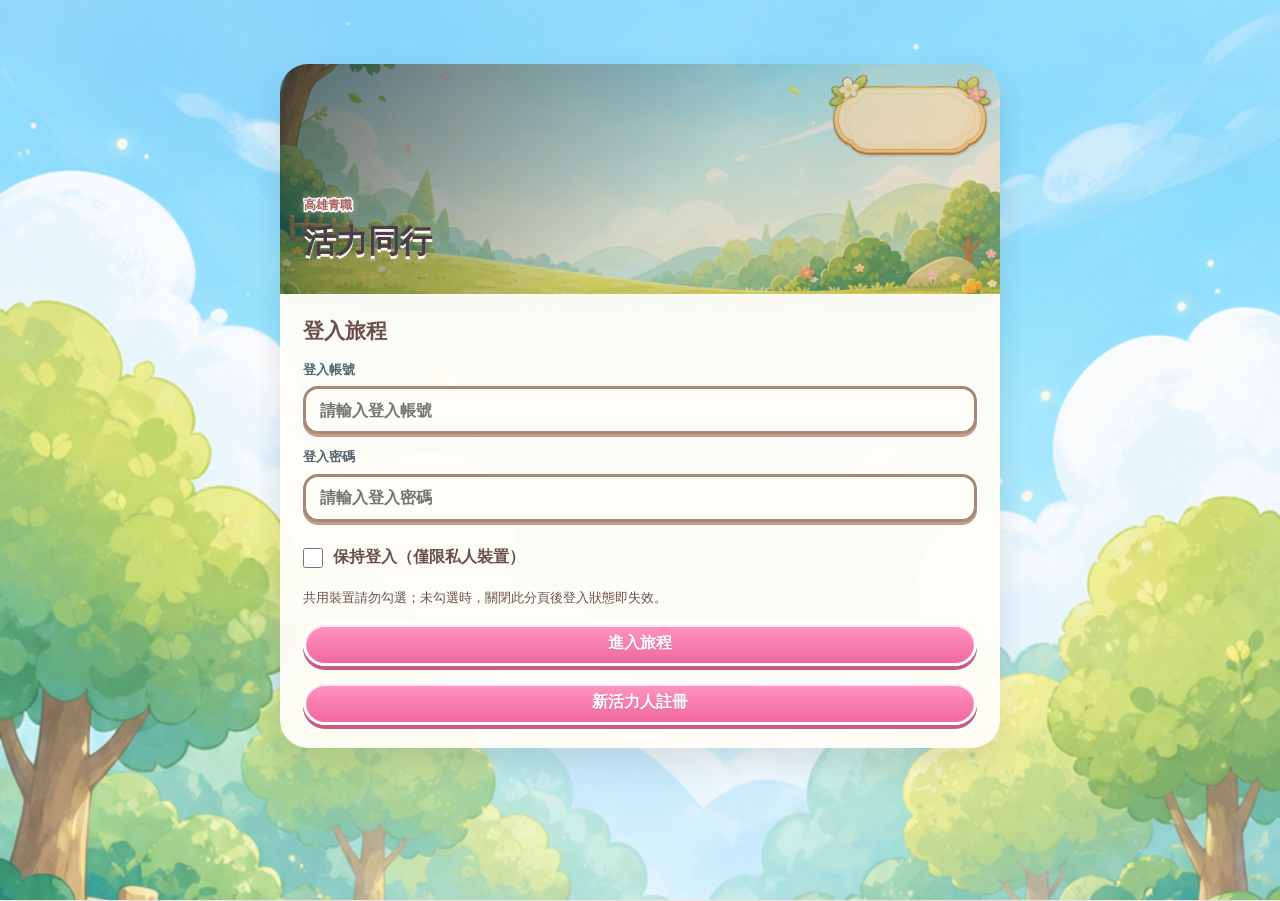
==== commit f6dcaea2: "Route frontend calls through GAS RPC bridge" ====
--- a/html/index.html
+++ b/html/index.html
@@ -793,8 +793,8 @@
     </div>
   </div>
 
-  <script src="runtime-settings.js?v=20260910-handbook-instant1"></script>
-  <script src="server-client.js?v=20260909-migration-rc1"></script>
-  <script src="script.js?v=20260910-handbook-instant1"></script>
+  <script src="runtime-settings.js?v=20260911-gas-bridge1"></script>
+  <script src="server-client.js?v=20260911-gas-bridge1"></script>
+  <script src="script.js?v=20260911-gas-bridge1"></script>
 </body>
 </html>
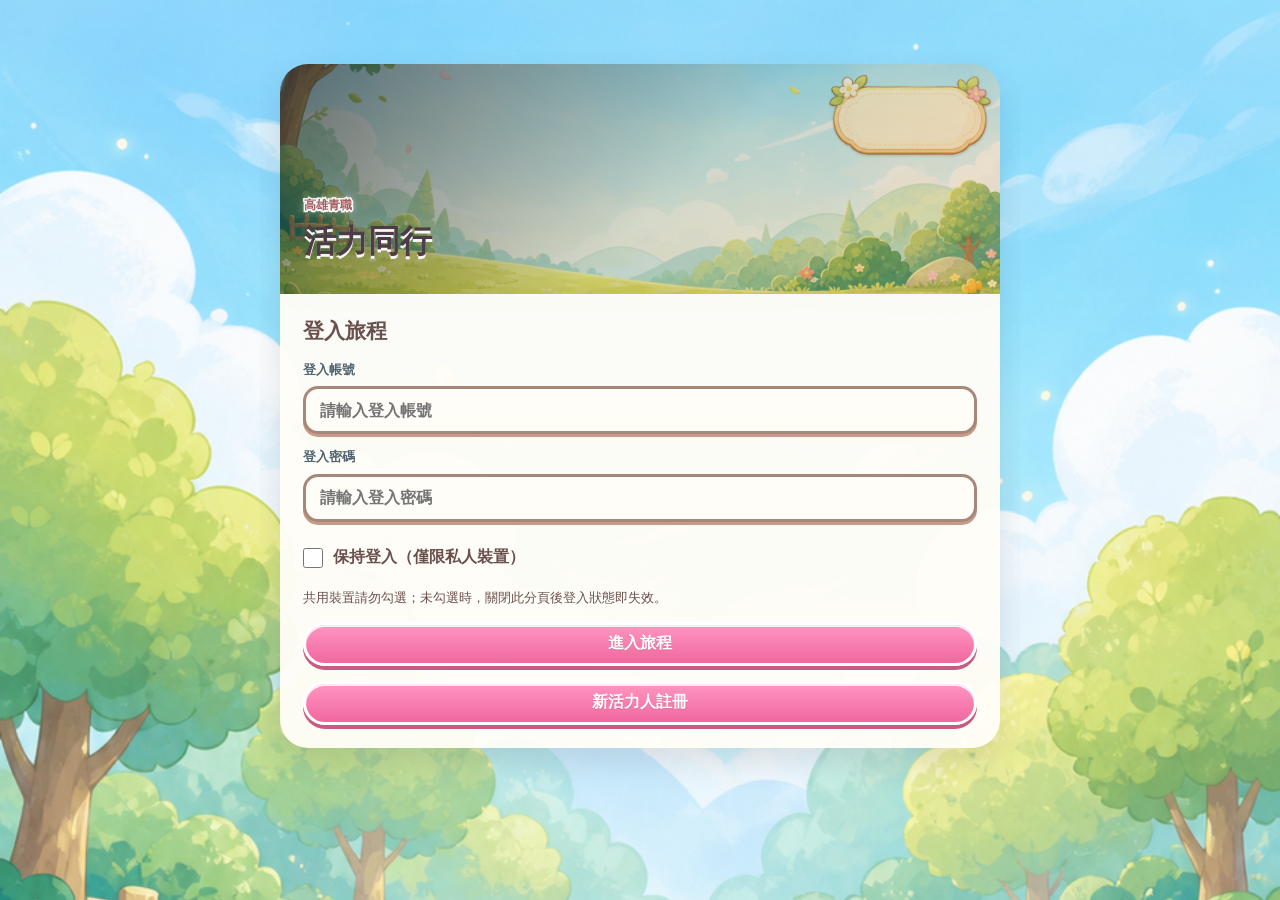
==== commit 4699ef8b: "feat(tasks): update weekly task pending chip label to 週一結算 (v79)" ====
--- a/html/index.html
+++ b/html/index.html
@@ -2,6 +2,9 @@
 <html lang="zh-Hant">
 <head>
 <meta charset="UTF-8">
+  <meta http-equiv="Cache-Control" content="no-cache, no-store, must-revalidate">
+  <meta http-equiv="Pragma" content="no-cache">
+  <meta http-equiv="Expires" content="0">
   <meta name="viewport" content="width=device-width, initial-scale=1, viewport-fit=cover">
   <link rel="icon" type="image/png" href="../UI/app-icon.png?v=20260813-stableasset1">
   <link rel="apple-touch-icon" href="../UI/app-icon.png?v=20260813-stableasset1">
@@ -12,9 +15,70 @@
   <meta name="apple-mobile-web-app-title" content="高雄青職｜活力同行">
   <meta name="application-name" content="高雄青職｜活力同行">
   <meta name="theme-color" content="#8fd3ff">
-  <title>高雄青職｜活力同行</title>
-  <link rel="stylesheet" href="style.css?v=20260909-migration-rc1">
-  <link rel="stylesheet" href="login-webp-perf.css?v=20260909-migration-rc1">
+  <link rel="stylesheet" href="style.css?v=20261011-v79">
+  <link rel="stylesheet" href="login-webp-perf.css?v=20261005-v52">
+  <style id="hero-score-override">
+    #homeView .home-hero-card .hero-score-grid .hero-score-card strong,
+    #homeView .home-hero-card .hero-score-grid .hero-personal-score strong,
+    #homeView .home-hero-card .hero-score-grid .hero-contribution strong,
+    #homeView .home-hero-card .hero-score-grid .hero-group-score strong {
+      font-size: 28px !important;
+    }
+    @keyframes hero-marquee-scroll {
+      0% { transform: translateX(0); }
+      100% { transform: translateX(-50%); }
+    }
+    #homeView .hero-announcement-marquee {
+      position: relative;
+      display: flex;
+      align-items: center;
+      width: 100%;
+      height: 34px;
+      overflow: hidden;
+      user-select: none;
+    }
+    #homeView .hero-announcement-track {
+      display: inline-flex;
+      align-items: center;
+      white-space: nowrap;
+      flex-shrink: 0;
+      animation: hero-marquee-scroll 24s linear infinite;
+      will-change: transform;
+    }
+    #homeView .hero-announcement-marquee:hover .hero-announcement-track,
+    #homeView .hero-announcement-marquee:active .hero-announcement-track {
+      animation-play-state: paused;
+    }
+    #homeView .hero-announcement-content {
+      display: inline-flex;
+      align-items: center;
+      white-space: nowrap;
+      flex-shrink: 0;
+    }
+    #homeView .hero-announcement-item {
+      display: inline-flex;
+      align-items: center;
+      margin: 0;
+      padding: 0;
+      color: #5a4046;
+      font-size: 14px;
+      line-height: 34px;
+      white-space: nowrap;
+    }
+    #homeView .hero-announcement-item strong {
+      display: inline-block;
+      color: #a5575c;
+      font-weight: 950;
+      white-space: nowrap;
+    }
+    #homeView .hero-announcement-item span {
+      display: inline-block;
+      color: #5a4046;
+      font-weight: 850;
+      white-space: nowrap;
+      margin-left: 6px;
+    }
+  </style>
 </head>
 <body>
   <div class="app-shell">
@@ -32,17 +96,16 @@
         <section class="auth-card">
           <h2>登入旅程</h2>
 
-          <form id="loginForm" class="form-stack" autocomplete="off">
+          <form id="loginForm" class="form-stack" autocomplete="on">
             <label class="field-label">
               登入帳號
               <input
                 id="loginName"
-                name="login-account-input"
+                name="username"
                 type="text"
-                autocomplete="off"
+                autocomplete="username"
                 autocapitalize="none"
                 spellcheck="false"
-                readonly
                 placeholder="請輸入登入帳號"
               >
             </label>
@@ -51,10 +114,9 @@
               登入密碼
               <input
                 id="loginPassword"
-                name="login-password-input"
+                name="password"
                 type="password"
-                autocomplete="new-password"
-                readonly
+                autocomplete="current-password"
                 placeholder="請輸入登入密碼"
               >
             </label>
@@ -79,16 +141,9 @@
       <!-- 首頁 -->
       <section id="homeView" class="view-screen hidden">
         <header class="app-topbar">
-          <button id="homeAvatarBtn" class="top-avatar-btn" type="button" aria-label="開啟訊息中心">
+          <button id="homeAvatarBtn" class="top-avatar-btn" type="button" aria-label="更換頭像">
             <img id="homeAvatarImg" class="top-avatar-img hidden" alt="活力人頭像">
             <span id="homeAvatarPlaceholder">?</span>
-            <span id="homeMessageBadge" class="home-message-badge" aria-label="開啟訊息中心">
-              <svg viewBox="0 0 24 24" aria-hidden="true">
-                <circle cx="12" cy="12" r="10"></circle>
-                <path d="M12 6.5v7"></path>
-                <circle cx="12" cy="17.5" r="1"></circle>
-              </svg>
-            </span>
           </button>
 
           <div class="topbar-player">
@@ -119,27 +174,27 @@
             <div class="hero-announcement-item">尚無公告</div>
           </div>
 
-          <div class="hero-score-grid" aria-label="活力組積分">
+          <div class="hero-score-grid" aria-label="操練與同行積分">
+            <section class="hero-score-card hero-personal-score">
+              <span>個人</span>
+              <strong id="homePersonalScoreText">0</strong>
+              <small>點</small>
+              <em id="homePersonalSyncText" class="score-sync-badge" hidden></em>
+            </section>
+
             <section class="hero-score-card hero-contribution">
               <span>貢獻</span>
               <strong id="homeContributionText">0</strong>
               <small>點</small>
               <em id="homeContributionSyncText" class="score-sync-badge" hidden></em>
             </section>
-
-            <section class="hero-score-card hero-group-score">
-              <span>小組</span>
-              <strong id="homeGroupScoreText">0</strong>
-              <small>點</small>
-              <em id="homeGroupSyncText" class="score-sync-badge" hidden></em>
-            </section>
           </div>
 
         </section>
 
         <section class="home-player-panel">
           <div class="player-stat-card">
-            <span>連續完成<br>今日任務</span>
+            <span>當月累計<br>全勤天數</span>
             <strong id="homeStreakText">0 天</strong>
           </div>
           <div class="player-stat-card">
@@ -165,50 +220,11 @@
           </div>
 
           <div id="homeJourneyNodes" class="journey-node-track" aria-label="生命成長旅程">
-            <button class="journey-node active" type="button" data-journey-node="faith">
-              <span>1</span>
-              <strong>信心</strong>
-            </button>
-
-            <button class="journey-node" type="button" data-journey-node="virtue">
-              <span>2</span>
-              <strong>美德</strong>
-            </button>
-
-            <button class="journey-node" type="button" data-journey-node="knowledge">
-              <span>3</span>
-              <strong>知識</strong>
-            </button>
-
-            <button class="journey-node" type="button" data-journey-node="selfControl">
-              <span>4</span>
-              <strong>節制</strong>
-            </button>
-
-            <button class="journey-node" type="button" data-journey-node="endurance">
-              <span>5</span>
-              <strong>忍耐</strong>
-            </button>
-
-            <button class="journey-node" type="button" data-journey-node="godliness">
-              <span>6</span>
-              <strong>敬虔</strong>
-            </button>
-
-            <button class="journey-node" type="button" data-journey-node="brotherlyAffection">
-              <span>7</span>
-              <strong>弟兄相愛</strong>
-            </button>
-
-            <button class="journey-node" type="button" data-journey-node="love">
-              <span>8</span>
-              <strong>愛</strong>
-            </button>
+            <!-- 由 DashboardView 依據 ChapterConfig 動態渲染節點並支援平滑拖移 -->
           </div>
 
           <div class="journey-foot">
-            <span id="homeJourneyNextText">距離美德篇章還有 20,000 點</span>
-            <span id="homeJourneyProgressText">0%</span>
+            <span id="homeJourneyNextText">載入中...</span>
           </div>
         </section>
 
@@ -224,6 +240,28 @@
               <span class="section-kicker"></span>
               <h2>今日任務</h2>
             </div>
+            <div class="task-info-wrapper">
+              <div class="task-pending-chip" id="homeDailyPendingChip">
+                <span class="pending-chip-icon">⭐</span>
+                <span class="pending-chip-label">待結算</span>
+                <strong class="pending-chip-pts" id="homeDailyPendingText">0 點</strong>
+              </div>
+              <button class="task-info-btn task-info-badge-btn" id="dailyTaskInfoBtn" type="button" aria-label="每日任務結算說明" title="結算說明">
+                <svg class="task-info-svg" viewBox="0 0 24 24" width="18" height="18" fill="none" xmlns="http://www.w3.org/2000/svg" aria-hidden="true">
+                  <circle cx="12" cy="12" r="9.5" stroke="currentColor" stroke-width="2.3"/>
+                  <line x1="12" y1="7" x2="12" y2="12.5" stroke="currentColor" stroke-width="2.4" stroke-linecap="round"/>
+                  <circle cx="12" cy="16.5" r="1.35" fill="currentColor"/>
+                </svg>
+              </button>
+              <div class="task-info-popover hidden" id="dailyTaskPopover" role="tooltip">
+                <div class="popover-arrow"></div>
+                <div class="popover-header">
+                  <span class="popover-icon">⏰</span>
+                  <strong>每日任務結算說明</strong>
+                </div>
+                <p class="popover-text">每日任務將在隔天凌晨結算</p>
+              </div>
+            </div>
           </div>
 
           <div class="daily-quest-grid">
@@ -232,8 +270,8 @@
 
               <button id="homeMorningBtn" class="quest-card" type="button" data-practice="morning">
                 <span class="quest-icon">晨</span>
-                <strong>任務</strong>
-                <small>—</small>
+                <strong>小組晨興</strong>
+                <small>2人達標 +50</small>
                 <em id="homeMorningStatus">未完成</em>
               </button>
             </section>
@@ -244,22 +282,22 @@
               <div class="personal-task-card-row">
                 <button id="homeBibleBtn" class="quest-card" type="button" data-practice="bible">
                   <span class="quest-icon">讀</span>
-                  <strong>任務</strong>
-                  <small>—</small>
+                  <strong>個人讀經</strong>
+                  <small>個人貢獻 +30</small>
                   <em id="homeBibleStatus">未完成</em>
                 </button>
 
                 <button id="homePrayerPracticeBtn" class="quest-card" type="button" data-practice="prayer">
                   <span class="quest-icon">禱</span>
-                  <strong>任務</strong>
-                  <small>—</small>
+                  <strong>個人禱告</strong>
+                  <small>個人貢獻 +30</small>
                   <em id="homePrayerPracticeStatus">未完成</em>
                 </button>
 
                 <button id="homeBookBtn" class="quest-card" type="button" data-practice="book">
                   <span class="quest-icon">書</span>
-                  <strong>任務</strong>
-                  <small>—</small>
+                  <strong>個人書報</strong>
+                  <small>個人貢獻 +30</small>
                   <em id="homeBookStatus">未完成</em>
                 </button>
               </div>
@@ -271,9 +309,29 @@
           <div class="section-heading">
             <div>
               <span class="section-kicker"></span>
-              <div class="weekly-task-title-row">
-                <h2>本週任務</h2>
-                <p id="homeWeeklyDateText">日期：讀取中...</p>
+              <h2>本週任務</h2>
+              <p class="weekly-task-subdate" id="homeWeeklyDateText">日期：讀取中...</p>
+            </div>
+            <div class="task-info-wrapper">
+              <div class="task-pending-chip" id="homeWeeklyPendingChip">
+                <span class="pending-chip-icon">⭐</span>
+                <span class="pending-chip-label">週一結算</span>
+                <strong class="pending-chip-pts" id="homeWeeklyPendingText">0 點</strong>
+              </div>
+              <button class="task-info-btn task-info-badge-btn" id="weeklyTaskInfoBtn" type="button" aria-label="每週任務結算說明" title="結算說明">
+                <svg class="task-info-svg" viewBox="0 0 24 24" width="18" height="18" fill="none" xmlns="http://www.w3.org/2000/svg" aria-hidden="true">
+                  <circle cx="12" cy="12" r="9.5" stroke="currentColor" stroke-width="2.3"/>
+                  <line x1="12" y1="7" x2="12" y2="12.5" stroke="currentColor" stroke-width="2.4" stroke-linecap="round"/>
+                  <circle cx="12" cy="16.5" r="1.35" fill="currentColor"/>
+                </svg>
+              </button>
+              <div class="task-info-popover hidden" id="weeklyTaskPopover" role="tooltip">
+                <div class="popover-arrow"></div>
+                <div class="popover-header">
+                  <span class="popover-icon">📅</span>
+                  <strong>每週任務結算說明</strong>
+                </div>
+                <p class="popover-text">每週任務將在下週一凌晨結算</p>
               </div>
             </div>
           </div>
@@ -284,8 +342,8 @@
 
               <button id="homeOutreachVisitBtn" class="quest-card" type="button" data-weekly-task="outreachVisit">
                 <span class="quest-icon">訪</span>
-                <strong>任務</strong>
-                <small>—</small>
+                <strong>外出探訪</strong>
+                <small>2人達標 +100</small>
                 <em id="homeOutreachVisitStatus">未完成</em>
               </button>
             </section>
@@ -296,22 +354,22 @@
               <div class="personal-task-card-row">
                 <button id="homeWeeklySmallGroupBtn" class="quest-card" type="button" data-weekly-task="smallGroup">
                   <span class="quest-icon">小</span>
-                  <strong>任務</strong>
-                  <small>—</small>
+                  <strong>小排聚會</strong>
+                  <small>個人貢獻 +30</small>
                   <em id="homeWeeklySmallGroupStatus">未完成</em>
                 </button>
 
                 <button id="homeWeeklyPrayerMeetingBtn" class="quest-card" type="button" data-weekly-task="prayerMeeting">
                   <span class="quest-icon">禱</span>
-                  <strong>任務</strong>
-                  <small>—</small>
+                  <strong>禱告聚會</strong>
+                  <small>個人貢獻 +50</small>
                   <em id="homeWeeklyPrayerMeetingStatus">未完成</em>
                 </button>
 
                 <button id="homeWeeklyLordDayBtn" class="quest-card" type="button" data-weekly-task="lordDayMeeting">
                   <span class="quest-icon">主</span>
-                  <strong>任務</strong>
-                  <small>—</small>
+                  <strong>主日聚會</strong>
+                  <small>個人貢獻 +50</small>
                   <em id="homeWeeklyLordDayStatus">未完成</em>
                 </button>
               </div>
@@ -415,15 +473,28 @@
       <form id="registerForm" class="form-stack">
         <label class="field-label">
           照顧區
-          <select id="registerCareDistrict" required disabled>
-            <option value="">讀取照顧區中...</option>
+          <select id="registerCareDistrict" required>
+            <option value="東" selected>東</option>
+            <option value="西">西</option>
+            <option value="中">中</option>
+            <option value="南A">南A</option>
+            <option value="南B">南B</option>
+            <option value="北">北</option>
           </select>
         </label>
 
         <label class="field-label">
           大區
-          <select id="registerCareArea" required disabled>
-            <option value="">請先選擇照顧區</option>
+          <select id="registerCareArea" required>
+            <option value="昌裕" selected>昌裕</option>
+            <option value="文藻">文藻</option>
+            <option value="建興">建興</option>
+            <option value="大豐">大豐</option>
+            <option value="文山">文山</option>
+            <option value="仁鳥">仁鳥</option>
+            <option value="旗美一">旗美一</option>
+            <option value="旗美二">旗美二</option>
+            <option value="旗美三">旗美三</option>
           </select>
         </label>
 
@@ -444,12 +515,22 @@
 
         <label class="field-label">
           真實姓名
-          <input id="registerName" type="text" autocomplete="name" placeholder="請填寫真實姓名" required>
+          <input id="registerRealName" type="text" autocomplete="name" placeholder="請填寫真實姓名（例如：陳信實）" required>
+        </label>
+
+        <label class="field-label">
+          顯示名稱
+          <input id="registerName" type="text" autocomplete="nickname" placeholder="請填寫主頁顯示名稱（例如：信實弟兄、喜樂姊妹）" required>
         </label>
 
         <label class="field-label">
           出生年份（西元）
-          <input id="registerBirthYear" type="number" inputmode="numeric" min="1900" step="1" placeholder="例如：1991" required>
+          <input id="registerBirthYear" type="number" inputmode="numeric" min="1900" max="2026" step="1" placeholder="例如：1991" required>
+        </label>
+
+        <label class="field-label">
+          手機號碼（選填）
+          <input id="registerPhone" type="tel" autocomplete="tel" inputmode="tel" placeholder="例如：0912345678（選填）">
         </label>
 
         <label class="field-label">
@@ -480,56 +561,6 @@
     </div>
   </div>
 
-  <!-- 訊息中心 -->
-  <div id="messageCenterModal" class="modal-layer hidden" role="dialog" aria-modal="true" aria-labelledby="messageCenterTitle">
-    <div class="modal-card wide-modal-card message-center-card">
-      <div class="modal-header">
-        <button id="refreshMessageCenterBtn" class="mini-outline-btn" type="button">更新</button>
-        <h2 id="messageCenterTitle">訊息中心</h2>
-        <button class="modal-close-btn" data-close-modal="messageCenterModal" type="button" aria-label="關閉訊息中心">×</button>
-      </div>
-
-      <div class="message-center-tabs" role="tablist" aria-label="訊息類型">
-        <button class="message-center-tab active" data-message-center-tab="ANNOUNCEMENT" type="button">系統公告</button>
-        <button class="message-center-tab" data-message-center-tab="SPECIAL_TASK" type="button">特殊任務</button>
-        <button class="message-center-tab" data-message-center-tab="REWARD_NOTIFICATION" type="button">任務獎勵</button>
-      </div>
-
-      <div id="messageCenterStatusMessage" class="result-box hidden"></div>
-      <div id="messageCenterEmpty" class="empty-card hidden">目前沒有訊息</div>
-
-      <div id="messageCenterLayout" class="message-center-layout">
-        <label id="messageCenterSelectorRow" class="message-center-selector hidden">
-          <span>選擇訊息</span>
-          <select id="messageCenterSelector"></select>
-        </label>
-
-        <article id="messageCenterDetail" class="message-center-detail">
-          <header class="message-center-detail-heading">
-            <div class="message-center-detail-identity">
-              <div id="messageCenterDetailIcon" class="message-center-detail-icon" aria-hidden="true"></div>
-              <h3 id="messageCenterDetailTitle"></h3>
-            </div>
-            <span id="messageCenterDetailType" class="message-center-type-label"></span>
-          </header>
-
-          <div class="message-center-detail-copy">
-            <section id="messageCenterRewardBox" class="message-center-reward-box hidden">
-              <strong>獎勵內容</strong>
-              <span id="messageCenterRewardText"></span>
-            </section>
-            <p id="messageCenterDetailContent" class="message-center-content"></p>
-            <label id="messageCenterSuppressRow" class="message-center-suppress hidden">
-              <input id="messageCenterSuppressToday" type="checkbox">
-              <span>今日不再自動顯示</span>
-            </label>
-          </div>
-        </article>
-      </div>
-
-    </div>
-  </div>
-
   <div id="avatarModal" class="modal-layer hidden" role="dialog" aria-modal="true">
     <div class="modal-card">
       <div class="modal-header">
@@ -537,6 +568,11 @@
         <h2>更換頭像</h2>
         <span></span>
       </div>
+
+      <label class="field-label">
+        顯示名稱
+        <input id="avatarDisplayNameInput" type="text" autocomplete="nickname" placeholder="請輸入顯示名稱" maxlength="20">
+      </label>
 
       <label class="field-label">
         頭像類型
@@ -572,14 +608,9 @@
         <span></span>
       </div>
 
-      <form id="homeGroupPostForm" class="form-stack">
-        <label class="field-label">
-          公告內容（15 個中文字以內）
-          <input id="homeGroupPostInput" type="text" maxlength="15" placeholder="最多 15 個字">
-        </label>
-        <button id="homeGroupPostSubmitBtn" class="primary-btn" type="submit">發布公告</button>
-        <button id="cancelGroupPostEditBtn" class="secondary-btn hidden" type="button">取消編輯</button>
-      </form>
+      <div id="groupLeaderAnnouncementControls" class="form-stack hidden" style="margin-bottom: 12px;">
+        <button id="btnToggleSelectPinnedPost" class="primary-btn" type="button" style="background:#e11d48; color:#fff; border:none; border-radius:8px; padding:10px 16px; font-weight:700; width:100%; cursor:pointer;">選擇置頂貼文</button>
+      </div>
 
       <section class="management-section">
         <h4>我的小組公告</h4>
@@ -601,15 +632,7 @@
         <span></span>
       </div>
 
-      <form id="accountProfileForm" class="form-stack">
-        <label class="field-label">
-          顯示名稱
-          <input id="accountDisplayName" type="text" maxlength="20" placeholder="請輸入顯示名稱">
-        </label>
-        <button class="primary-btn" type="submit">儲存顯示名稱</button>
-      </form>
-
-      <form id="changePasswordForm" class="form-stack management-section">
+      <form id="changePasswordForm" class="form-stack">
         <h4>修改登入密碼</h4>
         <label class="field-label">
           目前登入密碼
@@ -641,7 +664,7 @@
 
       <section class="confirm-info-card">
         <strong>活力組</strong>
-        <p>一人只能加入一個活力組。</p>
+        <p>一人只能加入一個活力組，每組人數上限為 5 人。</p>
       </section>
 
       <div id="vitalGroupsList" class="modal-list">
@@ -745,7 +768,52 @@
 
 
 
-  <!-- 寶箱內容浮動視窗 -->
+  <!-- 小組篇章詳情彈窗（獨立專屬視窗） -->
+  <div
+    id="chapterDetailModal"
+    class="modal-layer chapter-detail-modal-layer hidden"
+    role="dialog"
+    aria-modal="true"
+    aria-labelledby="chapterDetailModalTitle"
+  >
+    <div class="modal-card chapter-detail-modal-card">
+      <div class="modal-header">
+        <button
+          class="modal-close-btn"
+          data-close-modal="chapterDetailModal"
+          type="button"
+          aria-label="關閉篇章詳情"
+        >‹</button>
+        <h2 id="chapterDetailModalTitle">篇章詳情</h2>
+        <span></span>
+      </div>
+
+      <section class="chapter-detail-content">
+        <div id="chapterDetailModalVisual" class="chapter-detail-visual">
+          <img id="chapterDetailModalImage" src="" alt="篇章插圖">
+        </div>
+
+        <div class="chapter-detail-copy">
+          <div class="chapter-detail-header-row">
+            <h3 id="chapterDetailModalName" class="chapter-detail-name">篇章名稱</h3>
+            <span id="chapterDetailModalStatus" class="chapter-status-badge">進行中</span>
+          </div>
+          <p id="chapterDetailModalSubtitle" class="chapter-subtitle-text"></p>
+          <div id="chapterDetailModalGap" class="chapter-gap-box"></div>
+          <div id="chapterDetailModalDesc" class="chapter-desc-text"></div>
+        </div>
+      </section>
+
+      <button
+        id="chapterDetailCloseBtn"
+        class="primary-btn chapter-detail-close-btn"
+        data-close-modal="chapterDetailModal"
+        type="button"
+      >關閉</button>
+    </div>
+  </div>
+
+  <!-- 成就詳情浮動視窗 -->
   <div
     id="chestDetailModal"
     class="modal-layer chest-detail-modal-layer hidden"
@@ -759,29 +827,92 @@
           class="modal-close-btn"
           data-close-modal="chestDetailModal"
           type="button"
-          aria-label="關閉寶箱內容"
+          aria-label="關閉成就內容"
         >‹</button>
-        <h2 id="chestDetailModalTitle">寶箱內容</h2>
+        <h2 id="chestDetailModalTitle">成就詳情</h2>
         <span></span>
       </div>
 
       <section class="chest-detail-content">
         <div id="chestDetailModalVisual" class="chest-detail-visual">
-          <img id="chestDetailModalImage" src="" alt="">
+          <img id="chestDetailModalImage" src="" alt="成就圖示">
         </div>
 
         <div class="chest-detail-copy">
           <span id="chestDetailModalStatus" class="chest-detail-status">待取得</span>
-          <h3 id="chestDetailModalName">寶箱名稱</h3>
-          <p id="chestDetailModalText">尚無寶箱內容。</p>
+          <h3 id="chestDetailModalName">成就名稱</h3>
+          <p id="chestDetailModalSubtitle" class="achievement-subtitle-text"></p>
+          <p id="chestDetailModalText">尚無成就說明。</p>
+          <div id="chestDetailModalReward" class="achievement-reward-badge"></div>
         </div>
       </section>
 
       <button
-        id="chestClaimRewardBtn"
+        id="chestDetailCloseBtn"
         class="primary-btn chest-detail-close-btn"
+        data-close-modal="chestDetailModal"
         type="button"
-      >領取獎勵</button>
+      >關閉</button>
+    </div>
+  </div>
+
+  <!-- 特殊任務登入提示彈窗 (Special Tasks Daily Prompt Modal) -->
+  <div
+    id="taskPromptModal"
+    class="modal-layer task-prompt-modal-layer hidden"
+    role="dialog"
+    aria-modal="true"
+    aria-labelledby="taskPromptModalTitle"
+  >
+    <div class="modal-card task-prompt-modal-card">
+      <div class="modal-header">
+        <button
+          class="modal-close-btn"
+          data-close-modal="taskPromptModal"
+          type="button"
+          aria-label="關閉任務提示"
+        >‹</button>
+        <h2 id="taskPromptModalTitle">📢 特殊任務進行中</h2>
+        <span></span>
+      </div>
+
+      <div class="task-prompt-intro">
+        目前有正在開放進行的特殊任務，邀請您與同伴一同參與！
+      </div>
+
+      <div id="taskPromptList" class="task-prompt-list">
+        <!-- 動態渲染各項特殊任務卡片 -->
+      </div>
+
+      <div class="task-prompt-footer">
+        <label class="task-prompt-dismiss-label">
+          <input type="checkbox" id="taskPromptDismissTodayCheckbox">
+          今日不再顯示
+        </label>
+        <button
+          id="taskPromptCloseBtn"
+          class="primary-btn task-prompt-close-btn"
+          data-close-modal="taskPromptModal"
+          type="button"
+        >我知道了</button>
+      </div>
+    </div>
+  </div>
+
+  <!-- 新成就獲得慶祝彈窗 -->
+  <div
+    id="milestoneCelebrationModal"
+    class="modal-layer celebration-modal-layer hidden"
+    role="dialog"
+    aria-modal="true"
+    aria-labelledby="milestoneCelebrationTitle"
+  >
+    <div class="modal-card celebration-modal-card" style="max-width: 420px; text-align: center; padding: 24px;">
+      <h2 id="milestoneCelebrationTitle" style="color: #f59e0b; margin-bottom: 12px;">🎉 恭喜達成新成就！</h2>
+      <div id="celebrationChestList" style="text-align: left; margin-bottom: 12px; font-size: 0.95rem;"></div>
+      <div id="celebrationChapterList" style="text-align: left; margin-bottom: 12px; font-size: 0.95rem;"></div>
+      <div id="celebrationTaskList" style="text-align: left; margin-bottom: 16px; font-size: 0.95rem;"></div>
+      <button id="closeCelebrationBtn" class="primary-btn" type="button" style="width: 100%;">太棒了！</button>
     </div>
   </div>
 
@@ -793,8 +924,34 @@
     </div>
   </div>
 
-  <script src="runtime-settings.js?v=20260911-gas-bridge1"></script>
-  <script src="server-client.js?v=20260911-gas-bridge1"></script>
-  <script src="script.js?v=20260911-gas-bridge1"></script>
+  <script src="runtime-settings.js?v=20261005-v52"></script>
+  <script src="js/utils/vitalUtils.js?v=20261005-v52"></script>
+  <script src="js/utils/avatarManager.js?v=20261005-v52"></script>
+  <script src="js/modules/journeyEngine.js?v=20261009-v72"></script>
+  <script src="js/modules/storageGateway.js?v=20261009-v72"></script>
+  <script src="js/modules/userSessionCoordinator.js?v=20261009-v72"></script>
+  <script src="js/modules/pendingPointsEngine.js?v=20261010-v73"></script>
+  <script src="js/api/apiClient.js?v=20261009-v72"></script>
+  <script src="js/store/practiceStore.js?v=20261009-v72"></script>
+  <script src="js/store/chatStore.js?v=20261005-v52"></script>
+  <script src="js/ui/authView.js?v=20261009-v72"></script>
+  <script src="js/ui/dashboardView.js?v=20261009-v72"></script>
+  <script src="js/ui/chestView.js?v=20261005-v52"></script>
+  <script src="js/ui/footprintsView.js?v=20261010-v76"></script>
+  <script src="js/ui/profileView.js?v=20261011-v79"></script>
+  <script src="js/ui/groupFellowshipView.js?v=20261005-v52"></script>
+  <script src="js/app.js?v=20261011-v79"></script>
+  <script>
+    if ('serviceWorker' in navigator) {
+      window.addEventListener('load', () => {
+        navigator.serviceWorker.register('./sw.js', { updateViaCache: 'none' }).then(reg => {
+          console.log('SW registered:', reg.scope);
+          reg.update();
+        }).catch(err => {
+          console.log('SW registration failed:', err);
+        });
+      });
+    }
+  </script>
 </body>
-</html>
+</html>
